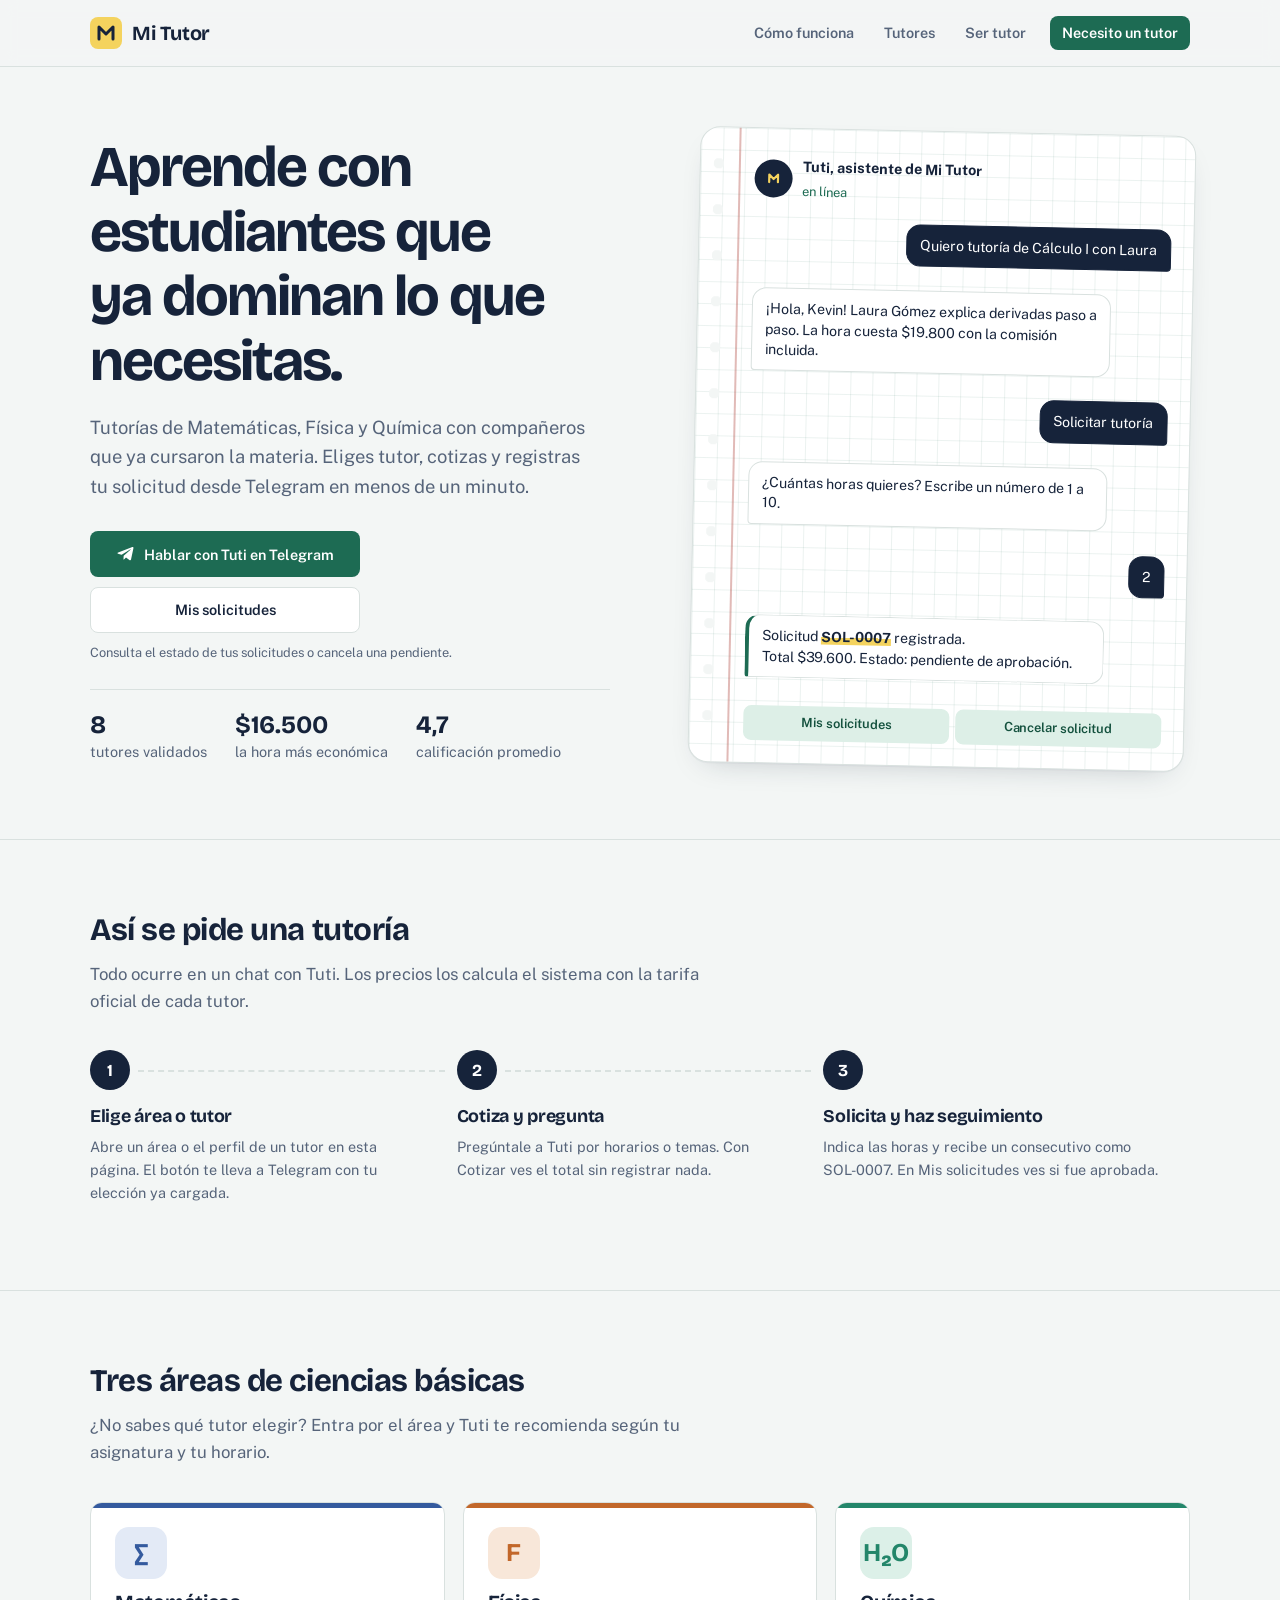
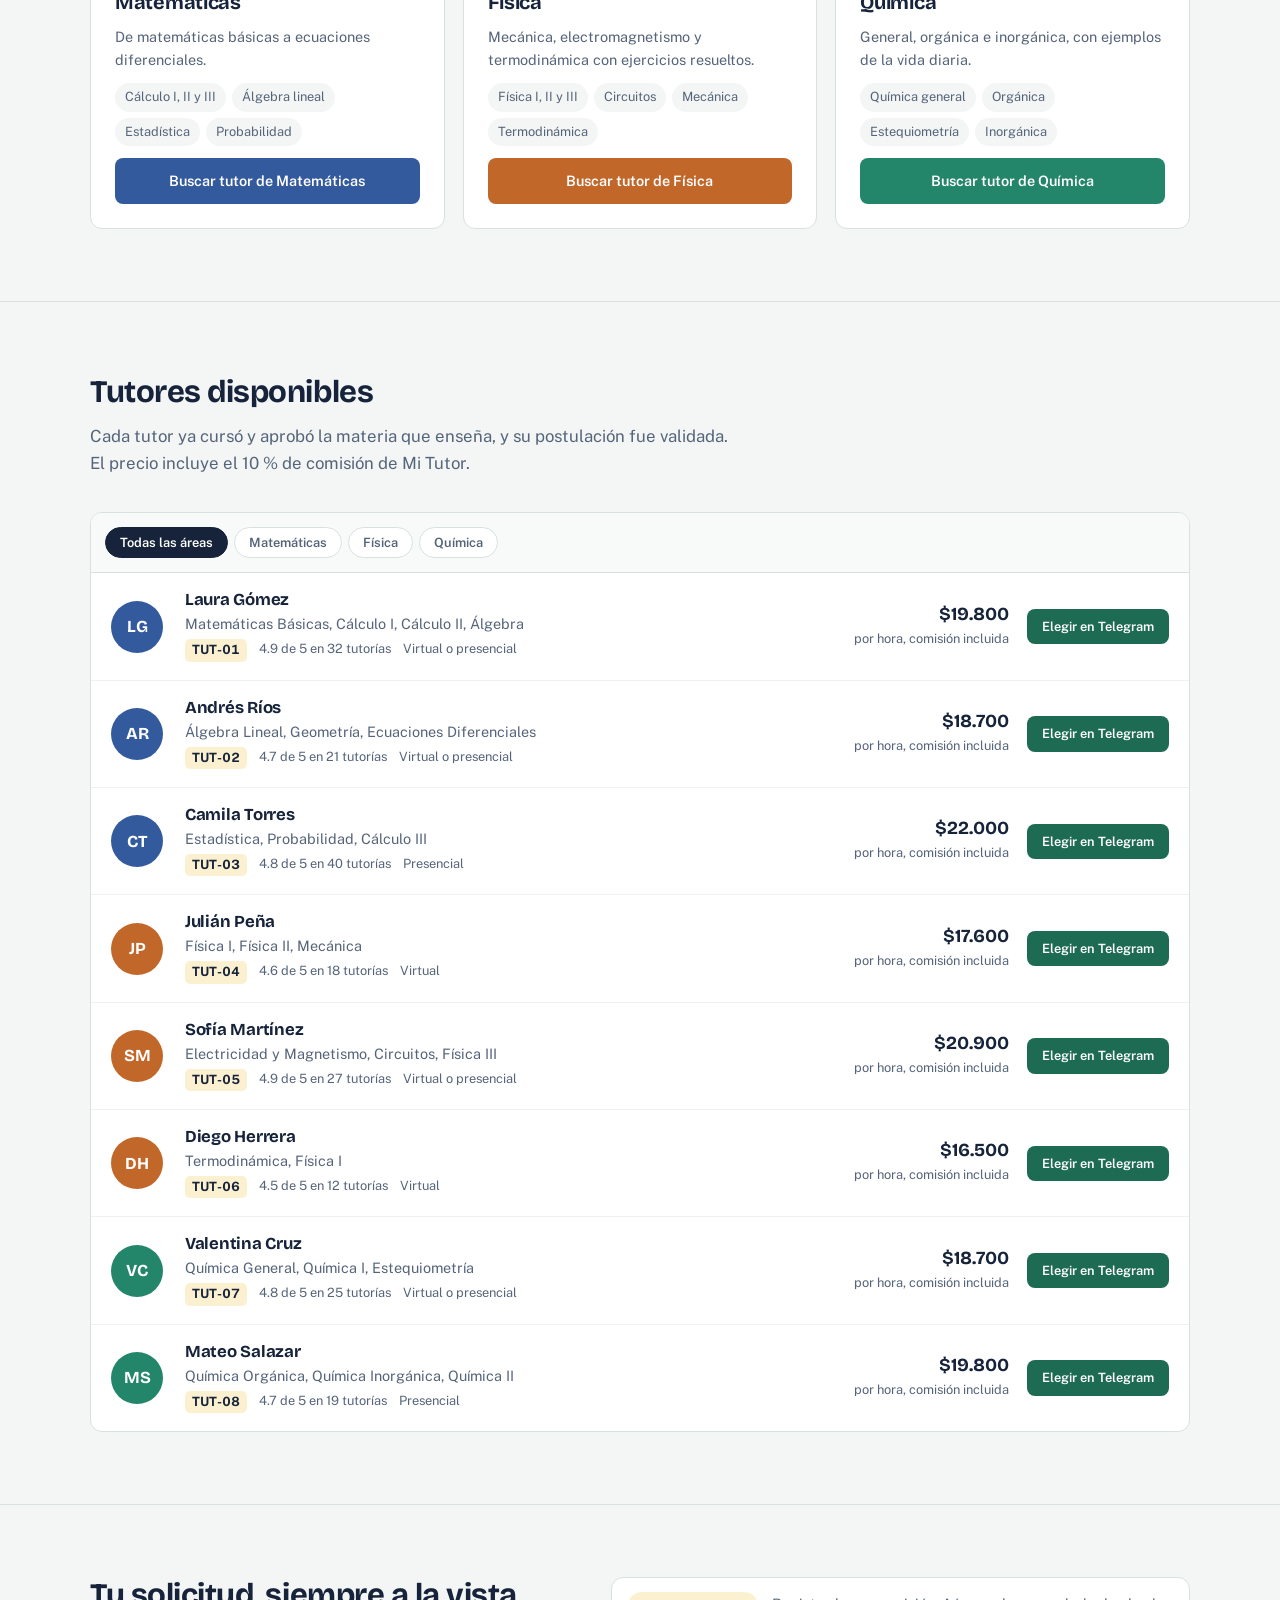
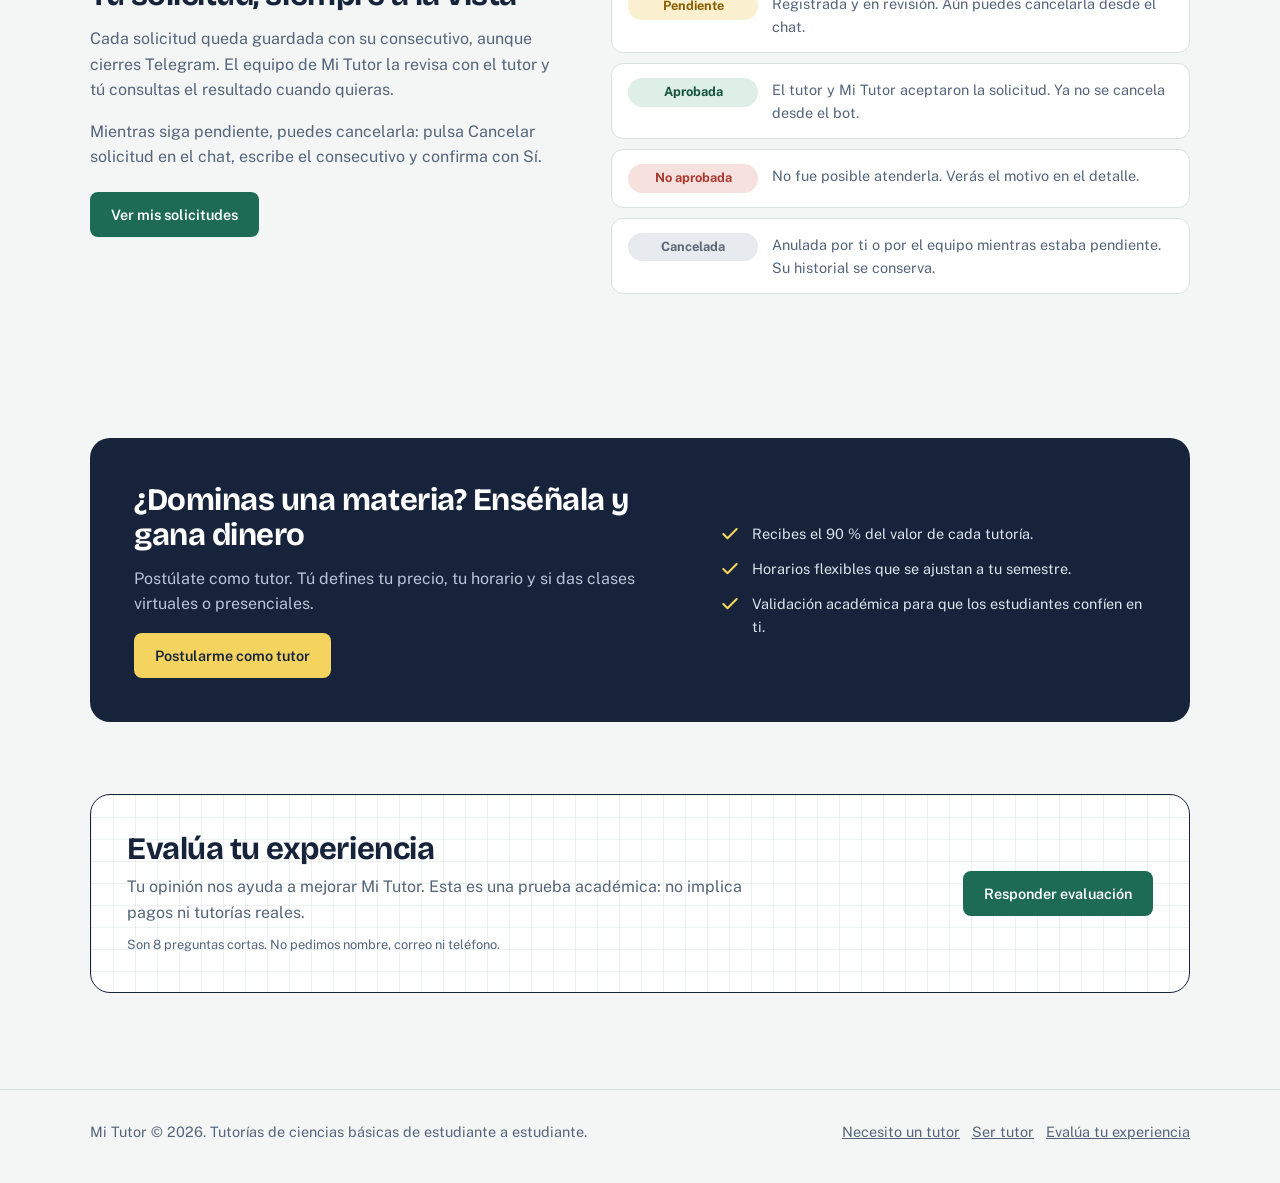
==== index.html @ 7a6172f9 "Mi Tutor: versión C3S2" ====
<!DOCTYPE html>
<html lang="es">
<head>
<meta charset="UTF-8" />
<meta name="viewport" content="width=device-width, initial-scale=1.0" />
<title>Mi Tutor — Tutorías de estudiante a estudiante</title>
<meta name="description" content="Tutorías de Matemáticas, Física y Química con estudiantes que ya dominan la materia. Cotiza y solicita por Telegram." />
<link rel="icon" href="assets/img/favicon.svg" type="image/svg+xml" />
<link rel="preconnect" href="https://fonts.googleapis.com">
<link rel="preconnect" href="https://fonts.gstatic.com" crossorigin>
<link href="https://fonts.googleapis.com/css2?family=Bricolage+Grotesque:opsz,wght@12..96,600;12..96,700;12..96,800&family=Public+Sans:wght@400;500;600;700&display=swap" rel="stylesheet">
<link rel="stylesheet" href="css/styles.css" />
</head>
<body>

<header class="encabezado">
  <div class="contenedor">
    <a href="index.html" class="logo" aria-label="Mi Tutor, inicio">
      <svg viewBox="0 0 32 32" aria-hidden="true"><rect width="32" height="32" rx="8" fill="#F4D35E"/><path d="M9 22V10l7 7 7-7v12" fill="none" stroke="#16233A" stroke-width="3" stroke-linecap="round" stroke-linejoin="round"/></svg>
      Mi Tutor
    </a>
    <nav class="navegacion" aria-label="Principal">
      <a href="#como-funciona">Cómo funciona</a>
      <a href="#tutores">Tutores</a>
      <a href="tutor.html">Ser tutor</a>
      <a class="boton boton-sm" href="estudiante.html">Necesito un tutor</a>
    </nav>
  </div>
</header>

<main>
  <!-- HERO: la conversación real con Tuti -->
  <section class="hero">
    <div class="contenedor hero-rejilla">
      <div>
        <h1>Aprende con estudiantes que ya dominan lo que necesitas.</h1>
        <p class="entrada">Tutorías de Matemáticas, Física y Química con compañeros que ya cursaron la materia. Eliges tutor, cotizas y registras tu solicitud desde Telegram en menos de un minuto.</p>

        <div class="hero-acciones">
          <!-- Botón general del asistente: /start inicio -->
          <a class="boton" data-telegram="inicio" href="https://t.me/MiTutorKevin_bot_bot?start=inicio">
            <svg viewBox="0 0 24 24" fill="currentColor" aria-hidden="true"><path d="M21.9 4.3 18.7 19.4c-.2 1-.9 1.3-1.8.8l-4.9-3.6-2.4 2.3c-.3.3-.5.5-1 .5l.3-5 9.1-8.2c.4-.4-.1-.6-.6-.2L6.2 13 1.4 11.5c-1-.3-1-1 .2-1.5l18.9-7.3c.9-.3 1.6.2 1.4 1.6Z"/></svg>
            Hablar con Tuti en Telegram
          </a>
          <!-- NUEVO SEMANA 03: Mis solicitudes debajo del asistente (/start mis_pedidos) -->
          <a class="boton boton-suave" data-telegram="mis_pedidos" href="https://t.me/MiTutorKevin_bot_bot?start=mis_pedidos">Mis solicitudes</a>
          <small>Consulta el estado de tus solicitudes o cancela una pendiente.</small>
        </div>

        <div class="hero-datos">
          <div><strong>8</strong>tutores validados</div>
          <div><strong>$16.500</strong>la hora más económica</div>
          <div><strong>4,7</strong>calificación promedio</div>
        </div>
      </div>

      <div class="cuaderno cuadriculado" aria-label="Ejemplo de conversación con Tuti en Telegram">
        <div class="cuaderno-cabecera">
          <div class="avatar-bot"><svg width="20" height="20" viewBox="0 0 32 32" aria-hidden="true"><path d="M9 22V10l7 7 7-7v12" fill="none" stroke="#F4D35E" stroke-width="3.5" stroke-linecap="round" stroke-linejoin="round"/></svg></div>
          <div><strong>Tuti, asistente de Mi Tutor</strong><span>en línea</span></div>
        </div>
        <div class="chat">
          <p class="burbuja estudiante">Quiero tutoría de Cálculo I con Laura</p>
          <p class="burbuja bot">¡Hola, Kevin! Laura Gómez explica derivadas paso a paso. La hora cuesta $19.800 con la comisión incluida.</p>
          <p class="burbuja estudiante">Solicitar tutoría</p>
          <p class="burbuja bot">¿Cuántas horas quieres? Escribe un número de 1 a 10.</p>
          <p class="burbuja estudiante">2</p>
          <p class="burbuja bot recibo">Solicitud <span class="marcado">SOL-0007</span> registrada.<br>Total $39.600. Estado: pendiente de aprobación.</p>
        </div>
        <div class="teclado-falso" aria-hidden="true"><span>Mis solicitudes</span><span>Cancelar solicitud</span></div>
      </div>
    </div>
  </section>

  <!-- CÓMO FUNCIONA: secuencia real del recorrido -->
  <section class="seccion-pagina borde" id="como-funciona">
    <div class="contenedor">
      <div class="cabeza-seccion">
        <h2>Así se pide una tutoría</h2>
        <p>Todo ocurre en un chat con Tuti. Los precios los calcula el sistema con la tarifa oficial de cada tutor.</p>
      </div>
      <ol class="pasos">
        <li><h3>Elige área o tutor</h3><p>Abre un área o el perfil de un tutor en esta página. El botón te lleva a Telegram con tu elección ya cargada.</p></li>
        <li><h3>Cotiza y pregunta</h3><p>Pregúntale a Tuti por horarios o temas. Con Cotizar ves el total sin registrar nada.</p></li>
        <li><h3>Solicita y haz seguimiento</h3><p>Indica las horas y recibe un consecutivo como SOL-0007. En Mis solicitudes ves si fue aprobada.</p></li>
      </ol>
    </div>
  </section>

  <!-- ÁREAS -->
  <section class="seccion-pagina borde" id="areas">
    <div class="contenedor">
      <div class="cabeza-seccion">
        <h2>Tres áreas de ciencias básicas</h2>
        <p>¿No sabes qué tutor elegir? Entra por el área y Tuti te recomienda según tu asignatura y tu horario.</p>
      </div>
      <div class="areas">
        <article class="area">
          <div class="area-simbolo" aria-hidden="true">∑</div>
          <h3>Matemáticas</h3>
          <p>De matemáticas básicas a ecuaciones diferenciales.</p>
          <ul><li>Cálculo I, II y III</li><li>Álgebra lineal</li><li>Estadística</li><li>Probabilidad</li></ul>
          <a class="boton" data-telegram="TUT-MAT" href="https://t.me/MiTutorKevin_bot_bot?start=TUT-MAT">Buscar tutor de Matemáticas</a>
        </article>
        <article class="area fisica">
          <div class="area-simbolo" aria-hidden="true">F</div>
          <h3>Física</h3>
          <p>Mecánica, electromagnetismo y termodinámica con ejercicios resueltos.</p>
          <ul><li>Física I, II y III</li><li>Circuitos</li><li>Mecánica</li><li>Termodinámica</li></ul>
          <a class="boton" data-telegram="TUT-FIS" href="https://t.me/MiTutorKevin_bot_bot?start=TUT-FIS">Buscar tutor de Física</a>
        </article>
        <article class="area quimica">
          <div class="area-simbolo" aria-hidden="true">H₂O</div>
          <h3>Química</h3>
          <p>General, orgánica e inorgánica, con ejemplos de la vida diaria.</p>
          <ul><li>Química general</li><li>Orgánica</li><li>Estequiometría</li><li>Inorgánica</li></ul>
          <a class="boton" data-telegram="TUT-QUI" href="https://t.me/MiTutorKevin_bot_bot?start=TUT-QUI">Buscar tutor de Química</a>
        </article>
      </div>
    </div>
  </section>

  <!-- CATÁLOGO DE TUTORES (códigos TUT-XX iguales a tutores.py) -->
  <section class="seccion-pagina borde" id="tutores">
    <div class="contenedor">
      <div class="cabeza-seccion">
        <h2>Tutores disponibles</h2>
        <p>Cada tutor ya cursó y aprobó la materia que enseña, y su postulación fue validada. El precio incluye el 10 % de comisión de Mi Tutor.</p>
      </div>
      <div class="directorio">
        <div class="filtro-areas" role="group" aria-label="Filtrar por área">
          <button type="button" data-filtro="todas" aria-pressed="true">Todas las áreas</button>
          <button type="button" data-filtro="matematicas" aria-pressed="false">Matemáticas</button>
          <button type="button" data-filtro="fisica" aria-pressed="false">Física</button>
          <button type="button" data-filtro="quimica" aria-pressed="false">Química</button>
        </div>
        <div id="lista-directorio"></div>
      </div>
    </div>
  </section>

  <!-- SEGUIMIENTO: estados del proceso (Guía 04) -->
  <section class="seccion-pagina borde" id="seguimiento">
    <div class="contenedor seguimiento">
      <div>
        <h2>Tu solicitud, siempre a la vista</h2>
        <p>Cada solicitud queda guardada con su consecutivo, aunque cierres Telegram. El equipo de Mi Tutor la revisa con el tutor y tú consultas el resultado cuando quieras.</p>
        <p>Mientras siga pendiente, puedes cancelarla: pulsa Cancelar solicitud en el chat, escribe el consecutivo y confirma con Sí.</p>
        <div class="acciones-seguimiento">
          <a class="boton" data-telegram="mis_pedidos" href="https://t.me/MiTutorKevin_bot_bot?start=mis_pedidos">Ver mis solicitudes</a>
        </div>
      </div>
      <ul class="estados">
        <li><span class="pastilla pendiente">Pendiente</span>Registrada y en revisión. Aún puedes cancelarla desde el chat.</li>
        <li><span class="pastilla aprobado">Aprobada</span>El tutor y Mi Tutor aceptaron la solicitud. Ya no se cancela desde el bot.</li>
        <li><span class="pastilla no-aprobado">No aprobada</span>No fue posible atenderla. Verás el motivo en el detalle.</li>
        <li><span class="pastilla cancelado">Cancelada</span>Anulada por ti o por el equipo mientras estaba pendiente. Su historial se conserva.</li>
      </ul>
    </div>
  </section>

  <!-- SER TUTOR -->
  <section class="seccion-pagina">
    <div class="contenedor">
      <div class="banda-tutor">
        <div>
          <h2>¿Dominas una materia? Enséñala y gana dinero</h2>
          <p>Postúlate como tutor. Tú defines tu precio, tu horario y si das clases virtuales o presenciales.</p>
          <a class="boton boton-claro" href="tutor.html">Postularme como tutor</a>
        </div>
        <ul>
          <li><svg viewBox="0 0 24 24" fill="none" stroke="#F4D35E" stroke-width="2.5" stroke-linecap="round" stroke-linejoin="round" aria-hidden="true"><path d="M20 6 9 17l-5-5"/></svg>Recibes el 90 % del valor de cada tutoría.</li>
          <li><svg viewBox="0 0 24 24" fill="none" stroke="#F4D35E" stroke-width="2.5" stroke-linecap="round" stroke-linejoin="round" aria-hidden="true"><path d="M20 6 9 17l-5-5"/></svg>Horarios flexibles que se ajustan a tu semestre.</li>
          <li><svg viewBox="0 0 24 24" fill="none" stroke="#F4D35E" stroke-width="2.5" stroke-linecap="round" stroke-linejoin="round" aria-hidden="true"><path d="M20 6 9 17l-5-5"/></svg>Validación académica para que los estudiantes confíen en ti.</li>
        </ul>
      </div>
    </div>
  </section>

  <!-- NUEVO CORTE 03: evaluación del usuario -->
  <section class="seccion-pagina" style="padding-top:0">
    <div class="contenedor">
      <section id="evaluanos" class="evaluacion-mvp cuadriculado" aria-labelledby="titulo-evaluacion">
        <div>
          <h2 id="titulo-evaluacion">Evalúa tu experiencia</h2>
          <p>Tu opinión nos ayuda a mejorar Mi Tutor. Esta es una prueba académica: no implica pagos ni tutorías reales.</p>
          <p class="nota">Son 8 preguntas cortas. No pedimos nombre, correo ni teléfono.</p>
        </div>
        <!-- ADAPTAR A SU MVP: sustituya https://docs.google.com/forms/d/e/1FAIpQLSffaPs3clTbqdqUvY3jMdMLyRy0T6xYu6D17mGsudJDkME16Q/viewform por el enlace real de Google Forms -->
        <a class="boton" href="https://docs.google.com/forms/d/e/1FAIpQLSffaPs3clTbqdqUvY3jMdMLyRy0T6xYu6D17mGsudJDkME16Q/viewform" target="_blank" rel="noopener noreferrer">Responder evaluación</a>
      </section>
    </div>
  </section>
</main>

<footer class="pie">
  <div class="contenedor">
    <span>Mi Tutor © <span data-anio></span>. Tutorías de ciencias básicas de estudiante a estudiante.</span>
    <span><a href="estudiante.html">Necesito un tutor</a> &nbsp; <a href="tutor.html">Ser tutor</a> &nbsp; <a href="#evaluanos">Evalúa tu experiencia</a></span>
  </div>
</footer>

<script src="js/app.js"></script>
<script>
  /* Directorio de tutores con filtro por área */
  (function () {
    const lista = document.getElementById("lista-directorio");
    MT_TUTORES.forEach((t) => lista.appendChild(mtFilaTutor(t)));
    document.querySelectorAll("[data-filtro]").forEach((boton) => {
      boton.addEventListener("click", () => {
        const filtro = boton.dataset.filtro;
        document.querySelectorAll("[data-filtro]").forEach((b) => b.setAttribute("aria-pressed", String(b === boton)));
        lista.querySelectorAll(".fila-tutor").forEach((fila) => {
          fila.hidden = filtro !== "todas" && fila.dataset.area !== filtro;
        });
      });
    });
  })();
</script>
</body>
</html>
---- css/styles.css ----
/* =========================================================
   Mi Tutor — sistema visual v2 (Corte 03)
   Idea: el cuaderno cuadriculado del estudiante de ciencias.
   Papel frío con cuadrícula, tinta azul noche, verde pizarra
   y un resaltador amarillo que marca solo lo importante.
   Tipografía: Bricolage Grotesque (títulos) + Public Sans (texto).
   ========================================================= */
:root{
  --papel:#F3F6F5;
  --hoja:#FFFFFF;
  --tinta:#16233A;
  --tinta-suave:#56647A;
  --linea:#D9E1DF;
  --cuadricula:rgba(29,107,83,.085);

  --pizarra:#1D6B53;
  --pizarra-osc:#14513E;
  --pizarra-tinte:#DDEFE7;
  --resaltador:#F4D35E;
  --resaltador-tinte:#FBF0CF;

  --math:#345A9E;   --math-tinte:#E3EAF6;
  --physics:#C2672A; --physics-tinte:#F8E7D9;
  --chem:#23866A;   --chem-tinte:#DCF0E8;
  --alerta:#A83A32; --alerta-tinte:#F7E1DE;
  --gris:#5B6676;   --gris-tinte:#E7EAEE;

  --r-sm:8px; --r-md:12px; --r-lg:20px;
  --sombra:0 1px 0 rgba(22,35,58,.04), 0 12px 32px -18px rgba(22,35,58,.28);

  --f-titulo:"Bricolage Grotesque", "Public Sans", system-ui, sans-serif;
  --f-texto:"Public Sans", system-ui, -apple-system, "Segoe UI", sans-serif;

  /* Escala tipográfica (razón 1.25) */
  --t-xs:.8rem; --t-sm:.9rem; --t-md:1rem; --t-lg:1.25rem;
  --t-xl:1.563rem; --t-2xl:1.953rem; --t-3xl:clamp(2.2rem, 5vw, 3.6rem);
}

*{ box-sizing:border-box; }
html{ scroll-behavior:smooth; }
body{
  margin:0; font-family:var(--f-texto); font-size:var(--t-md); line-height:1.6;
  color:var(--tinta); background:var(--papel); -webkit-font-smoothing:antialiased;
}
img,svg{ display:block; max-width:100%; }
h1,h2,h3,h4{ font-family:var(--f-titulo); line-height:1.12; margin:0 0 .45em; letter-spacing:-.015em; font-weight:700; }
h2{ font-size:var(--t-2xl); }
h3{ font-size:var(--t-lg); }
p{ margin:0 0 1em; color:var(--tinta-suave); max-width:64ch; }
a{ color:var(--pizarra); }
button{ font-family:inherit; }
:focus-visible{ outline:3px solid var(--resaltador); outline-offset:2px; border-radius:4px; }
@media (prefers-reduced-motion: reduce){
  *,*::before,*::after{ animation:none !important; transition:none !important; scroll-behavior:auto !important; }
}
.contenedor{ max-width:1140px; margin:0 auto; padding:0 20px; }
.visualmente-oculto{ position:absolute; width:1px; height:1px; overflow:hidden; clip:rect(0 0 0 0); white-space:nowrap; }
.cuadriculado{
  background-color:var(--hoja);
  background-image:
    linear-gradient(var(--cuadricula) 1px, transparent 1px),
    linear-gradient(90deg, var(--cuadricula) 1px, transparent 1px);
  background-size:22px 22px;
}

/* ---------- Encabezado ---------- */
.encabezado{
  position:sticky; top:0; z-index:50;
  background:rgba(243,246,245,.9); backdrop-filter:blur(8px);
  border-bottom:1px solid var(--linea);
}
.encabezado .contenedor{ display:flex; align-items:center; justify-content:space-between; gap:16px; height:66px; }
.logo{ display:flex; align-items:center; gap:10px; text-decoration:none; color:var(--tinta);
  font-family:var(--f-titulo); font-weight:700; font-size:1.25rem; letter-spacing:-.02em; }
.logo svg{ width:32px; height:32px; }
.navegacion{ display:flex; align-items:center; gap:6px; }
.navegacion a, .navegacion button{
  text-decoration:none; color:var(--tinta-suave); font-weight:600; font-size:var(--t-sm);
  padding:8px 12px; border-radius:var(--r-sm); background:none; border:0; cursor:pointer;
}
.navegacion a:hover, .navegacion button:hover{ color:var(--tinta); background:rgba(22,35,58,.05); }
.navegacion a[aria-current="page"]{ color:var(--tinta); }
.navegacion .boton{ color:#fff; background:var(--pizarra); margin-left:6px; }
.navegacion .boton:hover{ color:#fff; background:var(--pizarra-osc); }

/* ---------- Botones ---------- */
.boton{
  display:inline-flex; align-items:center; justify-content:center; gap:9px;
  font:600 var(--t-sm)/1.2 var(--f-texto); padding:13px 20px; border-radius:var(--r-sm);
  border:1.5px solid transparent; cursor:pointer; text-decoration:none;
  background:var(--pizarra); color:#fff; transition:background .15s ease, border-color .15s ease;
}
.boton:hover{ background:var(--pizarra-osc); }
.boton:active{ transform:translateY(1px); }
.boton svg{ width:18px; height:18px; flex:none; }
.boton-secundario{ background:transparent; color:var(--tinta); border-color:var(--tinta); }
.boton-secundario:hover{ background:var(--tinta); color:#fff; }
.boton-suave{ background:var(--hoja); color:var(--tinta); border-color:var(--linea); }
.boton-suave:hover{ background:var(--hoja); border-color:var(--tinta); }
.boton-claro{ background:var(--resaltador); color:var(--tinta); }
.boton-claro:hover{ background:#EBC53F; }
.boton-sm{ padding:9px 14px; font-size:var(--t-xs); }
.boton-bloque{ width:100%; }

/* ---------- Hero ---------- */
.hero{ padding:64px 0 72px; }
.hero-rejilla{ display:grid; grid-template-columns:1.05fr .95fr; gap:56px; align-items:center; }
.hero h1{ font-size:var(--t-3xl); letter-spacing:-.035em; max-width:13ch; margin-bottom:20px; }
.hero .entrada{ font-size:1.15rem; max-width:46ch; }
.hero-acciones{ display:flex; flex-direction:column; align-items:flex-start; gap:10px; margin:30px 0 26px; }
.hero-acciones .boton{ min-width:270px; }
.hero-acciones small{ color:var(--tinta-suave); font-size:var(--t-xs); }
.hero-datos{ display:flex; gap:28px; flex-wrap:wrap; padding-top:22px; border-top:1px solid var(--linea); max-width:520px; }
.hero-datos div{ font-size:var(--t-sm); color:var(--tinta-suave); }
.hero-datos strong{ display:block; font-family:var(--f-titulo); font-size:var(--t-xl); color:var(--tinta); line-height:1.1; }

/* Hoja de cuaderno con la conversación real del bot */
.cuaderno{
  position:relative; border-radius:var(--r-lg); border:1px solid var(--linea);
  box-shadow:var(--sombra); padding:26px 22px 22px 54px;
  transform:rotate(1.2deg);
}
.cuaderno::before{ /* margen rojo del cuaderno */
  content:""; position:absolute; top:0; bottom:0; left:38px; width:1.5px; background:rgba(168,58,50,.35);
}
.cuaderno::after{ /* perforaciones */
  content:""; position:absolute; left:12px; top:30px; bottom:30px; width:12px;
  background:radial-gradient(circle at 6px 6px, var(--papel) 5px, transparent 5.5px) 0 0/12px 46px repeat-y;
}
.cuaderno-cabecera{ display:flex; align-items:center; gap:10px; margin-bottom:18px; }
.cuaderno-cabecera .avatar-bot{ width:38px; height:38px; border-radius:50%; background:var(--tinta); display:grid; place-items:center; }
.cuaderno-cabecera strong{ display:block; font-size:var(--t-sm); }
.cuaderno-cabecera span{ font-size:var(--t-xs); color:var(--pizarra); }
.chat{ display:flex; flex-direction:column; gap:10px; }
.burbuja{
  max-width:86%; padding:10px 13px; border-radius:14px; font-size:.88rem; line-height:1.45;
  background:var(--hoja); border:1px solid var(--linea); color:var(--tinta);
  animation:aparecer .4s ease backwards;
}
.burbuja.estudiante{ align-self:flex-end; background:var(--tinta); color:#fff; border-color:var(--tinta); border-bottom-right-radius:4px; }
.burbuja.bot{ border-bottom-left-radius:4px; }
.burbuja code{ font-family:inherit; font-weight:700; }
.burbuja .marcado{ background:linear-gradient(transparent 55%, var(--resaltador) 55%); font-weight:700; }
.burbuja.recibo{ border-left:4px solid var(--pizarra); }
.burbuja:nth-child(1){ animation-delay:.15s; } .burbuja:nth-child(2){ animation-delay:.55s; }
.burbuja:nth-child(3){ animation-delay:.95s; } .burbuja:nth-child(4){ animation-delay:1.35s; }
.burbuja:nth-child(5){ animation-delay:1.75s; } .burbuja:nth-child(6){ animation-delay:2.15s; }
@keyframes aparecer{ from{ opacity:0; transform:translateY(6px); } to{ opacity:1; transform:none; } }
.teclado-falso{ display:grid; grid-template-columns:1fr 1fr; gap:6px; margin-top:14px; }
.teclado-falso span{ text-align:center; font-size:var(--t-xs); font-weight:600; padding:7px; border-radius:8px; background:var(--pizarra-tinte); color:var(--pizarra-osc); }

/* ---------- Secciones ---------- */
.seccion-pagina{ padding:72px 0; }
.seccion-pagina.borde{ border-top:1px solid var(--linea); }
.cabeza-seccion{ max-width:640px; margin-bottom:36px; }
.cabeza-seccion p{ font-size:1.05rem; }

/* Pasos: es una secuencia real, por eso va numerada */
.pasos{ list-style:none; margin:0; padding:0; display:grid; grid-template-columns:repeat(3,1fr); gap:0; counter-reset:paso; }
.pasos li{ counter-increment:paso; padding:0 28px 0 0; position:relative; }
.pasos li::before{
  content:counter(paso); display:grid; place-items:center; width:40px; height:40px; border-radius:50%;
  background:var(--tinta); color:#fff; font:700 1.05rem var(--f-titulo); margin-bottom:16px;
  position:relative; z-index:1;
}
.pasos li:not(:last-child)::after{
  content:""; position:absolute; top:20px; left:48px; right:12px; border-top:2px dashed var(--linea);
}
.pasos h3{ font-size:1.12rem; }
.pasos p{ font-size:var(--t-sm); }

/* Áreas */
.areas{ display:grid; grid-template-columns:repeat(3,1fr); gap:18px; }
.area{
  --c:var(--math); --ct:var(--math-tinte);
  background:var(--hoja); border:1px solid var(--linea); border-radius:var(--r-md);
  padding:24px; display:flex; flex-direction:column; gap:12px; position:relative; overflow:hidden;
}
.area::before{ content:""; position:absolute; inset:0 0 auto 0; height:5px; background:var(--c); }
.area.fisica{ --c:var(--physics); --ct:var(--physics-tinte); }
.area.quimica{ --c:var(--chem); --ct:var(--chem-tinte); }
.area-simbolo{ width:52px; height:52px; border-radius:14px; background:var(--ct); color:var(--c);
  display:grid; place-items:center; font:700 1.6rem var(--f-titulo); }
.area h3{ margin:0; }
.area p{ font-size:var(--t-sm); margin:0; }
.area ul{ list-style:none; padding:0; margin:0; display:flex; flex-wrap:wrap; gap:6px; }
.area li{ font-size:var(--t-xs); padding:4px 10px; border-radius:99px; background:var(--papel); color:var(--tinta-suave); }
.area .boton{ margin-top:auto; background:var(--c); }
.area .boton:hover{ filter:brightness(.9); background:var(--c); }

/* Directorio de tutores (catálogo con códigos TUT-XX) */
.directorio{ background:var(--hoja); border:1px solid var(--linea); border-radius:var(--r-md); overflow:hidden; }
.filtro-areas{ display:flex; gap:6px; padding:14px; border-bottom:1px solid var(--linea); flex-wrap:wrap; background:#F8FAF9; }
.filtro-areas button{
  border:1px solid var(--linea); background:var(--hoja); border-radius:99px; padding:7px 14px;
  font-weight:600; font-size:var(--t-xs); color:var(--tinta-suave); cursor:pointer;
}
.filtro-areas button[aria-pressed="true"]{ background:var(--tinta); border-color:var(--tinta); color:#fff; }
.fila-tutor{
  display:grid; grid-template-columns:56px minmax(0,1.6fr) minmax(0,1fr) auto; gap:18px; align-items:center;
  padding:18px 20px; border-bottom:1px solid #EDF1F0;
}
.fila-tutor:last-child{ border-bottom:0; }
.iniciales{ width:52px; height:52px; border-radius:50%; display:grid; place-items:center; color:#fff;
  font:700 1.05rem var(--f-titulo); }
.fila-tutor h3{ font-size:1.05rem; margin:0 0 2px; }
.fila-tutor .materias{ font-size:var(--t-sm); color:var(--tinta-suave); margin:0; }
.fila-tutor .meta{ font-size:var(--t-xs); color:var(--tinta-suave); display:flex; gap:12px; flex-wrap:wrap; margin-top:4px; }
.codigo{ font-weight:700; color:var(--tinta); background:var(--resaltador-tinte); padding:1px 7px; border-radius:5px; font-variant-numeric:tabular-nums; }
.precio{ text-align:right; }
.precio strong{ display:block; font:700 1.15rem var(--f-titulo); }
.precio span{ font-size:var(--t-xs); color:var(--tinta-suave); }

/* Seguimiento y estados */
.seguimiento{ display:grid; grid-template-columns:.9fr 1.1fr; gap:48px; align-items:start; }
.estados{ list-style:none; margin:0; padding:0; display:grid; gap:10px; }
.estados li{ display:grid; grid-template-columns:130px 1fr; gap:14px; align-items:start; background:var(--hoja);
  border:1px solid var(--linea); border-radius:var(--r-md); padding:14px 16px; font-size:var(--t-sm); color:var(--tinta-suave); }
.pastilla{ display:inline-block; padding:4px 11px; border-radius:99px; font-size:var(--t-xs); font-weight:700; text-align:center; }
.pastilla.pendiente{ background:var(--resaltador-tinte); color:#8A5F00; }
.pastilla.aprobado{ background:var(--pizarra-tinte); color:var(--pizarra-osc); }
.pastilla.no-aprobado{ background:var(--alerta-tinte); color:var(--alerta); }
.pastilla.cancelado{ background:var(--gris-tinte); color:var(--gris); }
.acciones-seguimiento{ display:flex; gap:10px; flex-wrap:wrap; margin-top:22px; }

/* Banda para tutores */
.banda-tutor{ background:var(--tinta); color:#fff; border-radius:var(--r-lg); padding:44px; display:grid; grid-template-columns:1.3fr 1fr; gap:32px; align-items:center; }
.banda-tutor h2{ color:#fff; }
.banda-tutor p{ color:#B9C6D8; }
.banda-tutor ul{ list-style:none; margin:0; padding:0; display:grid; gap:12px; }
.banda-tutor li{ display:flex; gap:12px; align-items:flex-start; color:#DCE4EF; font-size:var(--t-sm); }
.banda-tutor li svg{ flex:none; width:20px; height:20px; margin-top:2px; }

/* NUEVO CORTE 03 · sección de validación «Evalúa tu experiencia» */
.evaluacion-mvp{
  border:1.5px solid var(--tinta); border-radius:var(--r-lg); padding:36px;
  display:grid; grid-template-columns:1fr auto; gap:28px; align-items:center;
}
.evaluacion-mvp h2{ margin-bottom:8px; }
.evaluacion-mvp p{ margin:0; }
.evaluacion-mvp .nota{ font-size:var(--t-xs); margin-top:10px; }
.evaluacion-mvp a{ white-space:nowrap; }

/* ---------- Pie ---------- */
.pie{ border-top:1px solid var(--linea); padding:30px 0 40px; margin-top:24px; font-size:var(--t-sm); color:var(--tinta-suave); }
.pie .contenedor{ display:flex; justify-content:space-between; gap:16px; flex-wrap:wrap; }
.pie a{ color:var(--tinta-suave); }
.pie button{ background:none; border:0; color:var(--tinta-suave); text-decoration:underline; cursor:pointer; font:inherit; padding:0; }

/* =========================================================
   Flujo del estudiante (estudiante.html)
   ========================================================= */
.flujo-cabecera{ background:var(--hoja); border-bottom:1px solid var(--linea); }
.flujo-cabecera .contenedor{ display:flex; align-items:center; justify-content:space-between; gap:16px; padding-top:16px; padding-bottom:16px; flex-wrap:wrap; }
.progreso{ list-style:none; display:flex; gap:4px; margin:0; padding:0; counter-reset:etapa; flex-wrap:wrap; }
.progreso li{ counter-increment:etapa; display:flex; align-items:center; gap:8px; font-size:var(--t-xs); font-weight:600; color:var(--tinta-suave); padding:6px 10px 6px 6px; border-radius:99px; }
.progreso li::before{ content:counter(etapa); display:grid; place-items:center; width:22px; height:22px; border-radius:50%; border:1.5px solid var(--linea); font-size:.72rem; background:var(--hoja); }
.progreso li.hecha{ color:var(--tinta); }
.progreso li.hecha::before{ content:"✓"; background:var(--pizarra); border-color:var(--pizarra); color:#fff; }
.progreso li.actual{ background:var(--tinta); color:#fff; }
.progreso li.actual::before{ border-color:#fff; color:var(--tinta); background:#fff; }
.boton-atras{ background:none; border:0; color:var(--tinta-suave); font-weight:600; font-size:var(--t-sm); cursor:pointer; padding:6px 0; }
.boton-atras:hover{ color:var(--tinta); }

.flujo{ padding:44px 0 80px; min-height:62vh; }
.etapa{ display:none; }
.etapa.activa{ display:block; }
.etapa > h1{ font-size:var(--t-2xl); margin-bottom:8px; }
.etapa > .intro{ margin-bottom:28px; font-size:1.05rem; }

.opciones{ display:grid; gap:14px; grid-template-columns:repeat(3,1fr); }
.opciones.cuatro{ grid-template-columns:repeat(4,1fr); }
.opcion{
  --c:var(--pizarra); --ct:var(--pizarra-tinte);
  text-align:left; background:var(--hoja); border:1.5px solid var(--linea); border-radius:var(--r-md);
  padding:20px; cursor:pointer; display:flex; flex-direction:column; gap:8px; color:var(--tinta);
  transition:border-color .15s ease;
}
.opcion:hover{ border-color:var(--c); }
.opcion .area-simbolo{ background:var(--ct); color:var(--c); width:44px; height:44px; font-size:1.3rem; border-radius:12px; }
.opcion strong{ font:700 1.08rem var(--f-titulo); }
.opcion span{ font-size:var(--t-sm); color:var(--tinta-suave); }
.opcion.matematicas{ --c:var(--math); --ct:var(--math-tinte); }
.opcion.fisica{ --c:var(--physics); --ct:var(--physics-tinte); }
.opcion.quimica{ --c:var(--chem); --ct:var(--chem-tinte); }

.chips{ display:flex; flex-wrap:wrap; gap:10px; }
.chip{ border:1.5px solid var(--linea); background:var(--hoja); border-radius:99px; padding:10px 16px;
  font-size:var(--t-sm); font-weight:600; color:var(--tinta); cursor:pointer; }
.chip:hover{ border-color:var(--tinta); }

.campo{ display:flex; flex-direction:column; gap:6px; margin-bottom:16px; }
.campo label{ font-size:var(--t-sm); font-weight:600; }
.campo .ayuda{ font-size:var(--t-xs); color:var(--tinta-suave); }
input,select,textarea{
  font:inherit; font-size:.95rem; color:var(--tinta); padding:11px 12px; border:1.5px solid var(--linea);
  border-radius:var(--r-sm); background:var(--hoja); width:100%;
}
input:focus,select:focus,textarea:focus{ border-color:var(--pizarra); outline:none; box-shadow:0 0 0 3px var(--pizarra-tinte); }
textarea{ min-height:96px; resize:vertical; }
.en-linea{ display:flex; gap:10px; max-width:520px; }

/* Perfil + cotizador */
.perfil{ display:grid; grid-template-columns:minmax(0,1.35fr) minmax(300px,.9fr); gap:32px; align-items:start; }
.perfil-cabeza{ display:flex; gap:18px; align-items:center; margin-bottom:18px; }
.perfil-cabeza .iniciales{ width:76px; height:76px; font-size:1.5rem; }
.perfil-cabeza h1{ font-size:var(--t-2xl); margin:0 0 4px; }
.perfil-cabeza p{ margin:0; font-size:var(--t-sm); }
.cita{ font-size:1.1rem; color:var(--tinta); border-left:4px solid var(--resaltador); padding-left:16px; margin:0 0 24px; max-width:60ch; }
.datos{ display:grid; grid-template-columns:1fr 1fr; gap:0; border:1px solid var(--linea); border-radius:var(--r-md); background:var(--hoja); overflow:hidden; margin:0; }
.datos div{ padding:14px 16px; border-bottom:1px solid #EDF1F0; }
.datos div:nth-child(odd){ border-right:1px solid #EDF1F0; }
.datos dt{ font-size:var(--t-xs); color:var(--tinta-suave); margin-bottom:2px; }
.datos dd{ margin:0; font-weight:600; font-size:var(--t-sm); }

.cotizador{ position:sticky; top:90px; border:1px solid var(--linea); border-radius:var(--r-lg); padding:22px; box-shadow:var(--sombra); }
.cotizador h2{ font-size:var(--t-lg); margin-bottom:4px; }
.cotizador > p{ font-size:var(--t-sm); }
.horas{ display:grid; grid-template-columns:repeat(4,1fr); gap:6px; margin:6px 0 16px; }
.horas button{ border:1.5px solid var(--linea); background:var(--hoja); border-radius:var(--r-sm); padding:10px 0; font-weight:700; cursor:pointer; color:var(--tinta); }
.horas button[aria-pressed="true"]{ background:var(--tinta); color:#fff; border-color:var(--tinta); }
.desglose{ margin:0 0 16px; background:var(--hoja); border:1px solid var(--linea); border-radius:var(--r-md); padding:6px 14px; }
.desglose div{ display:flex; justify-content:space-between; padding:8px 0; font-size:var(--t-sm); border-bottom:1px dashed var(--linea); }
.desglose div:last-child{ border-bottom:0; }
.desglose dt{ color:var(--tinta-suave); }
.desglose dd{ margin:0; font-weight:600; font-variant-numeric:tabular-nums; }
.desglose .total dd{ font:700 1.25rem var(--f-titulo); color:var(--pizarra-osc); }
.cotizador .nota{ font-size:var(--t-xs); margin:10px 0 0; }

.lista-tutores{ display:grid; gap:12px; }
.tarjeta-tutor{ display:grid; grid-template-columns:56px 1fr auto; gap:16px; align-items:center; background:var(--hoja);
  border:1px solid var(--linea); border-radius:var(--r-md); padding:16px 18px; }
.tarjeta-tutor h3{ font-size:1.05rem; margin:0; }
.tarjeta-tutor p{ font-size:var(--t-sm); margin:2px 0 0; }

.vacio{ border:1.5px dashed var(--linea); border-radius:var(--r-lg); padding:36px 24px; text-align:center; color:var(--tinta-suave); }
.vacio p{ margin:0 auto 14px; }
.tarjeta-info{ background:var(--hoja); border:1px solid var(--linea); border-radius:var(--r-lg); padding:28px; max-width:720px; }
.tarjeta-info ol{ padding-left:20px; color:var(--tinta-suave); }
.tarjeta-info li{ margin-bottom:8px; }

/* =========================================================
   Página del tutor (tutor.html)
   ========================================================= */
.beneficios{ display:grid; grid-template-columns:repeat(3,1fr); gap:0; margin:36px 0 0; border-top:1px solid var(--linea); }
.beneficios div{ padding:22px 24px 0 0; }
.beneficios h3{ font-size:1.05rem; margin-bottom:4px; }
.beneficios p{ font-size:var(--t-sm); }
.formulario{ max-width:720px; background:var(--hoja); border:1px solid var(--linea); border-radius:var(--r-lg); padding:28px; }
.rejilla-2{ display:grid; grid-template-columns:1fr 1fr; gap:0 16px; }
fieldset{ border:1.5px solid var(--linea); border-radius:var(--r-md); padding:14px 16px; margin:0 0 16px; }
legend{ font-size:var(--t-sm); font-weight:600; padding:0 6px; }
.grupo-materias{ margin-bottom:10px; }
.grupo-materias h4{ font:600 var(--t-xs) var(--f-texto); color:var(--tinta-suave); margin:6px 0; }
.casillas{ display:flex; flex-wrap:wrap; gap:8px; }
.casilla{ position:relative; }
.casilla input{ position:absolute; opacity:0; width:1px; height:1px; }
.casilla span{ display:inline-block; border:1.5px solid var(--linea); border-radius:99px; padding:7px 13px; font-size:var(--t-xs); font-weight:600; cursor:pointer; background:var(--hoja); }
.casilla input:checked + span{ background:var(--tinta); color:#fff; border-color:var(--tinta); }
.casilla input:focus-visible + span{ outline:3px solid var(--resaltador); outline-offset:2px; }
.error-campo{ color:var(--alerta); font-size:var(--t-xs); font-weight:600; min-height:1em; margin:4px 0 0; }

.linea-tiempo{ list-style:none; margin:28px 0; padding:0; max-width:480px; }
.linea-tiempo li{ display:grid; grid-template-columns:32px 1fr; gap:14px; padding-bottom:20px; position:relative; }
.linea-tiempo li:not(:last-child)::after{ content:""; position:absolute; left:15px; top:34px; bottom:2px; width:2px; background:var(--linea); }
.linea-tiempo .punto{ width:32px; height:32px; border-radius:50%; border:2px solid var(--linea); background:var(--hoja); display:grid; place-items:center; font-weight:700; font-size:var(--t-xs); color:var(--tinta-suave); }
.linea-tiempo li.hecho .punto{ background:var(--pizarra); border-color:var(--pizarra); color:#fff; }
.linea-tiempo li.hecho:not(:last-child)::after{ background:var(--pizarra); }
.linea-tiempo li.actual .punto{ border-color:var(--tinta); color:var(--tinta); }
.linea-tiempo h3{ font-size:1rem; margin:4px 0 2px; }
.linea-tiempo p{ font-size:var(--t-sm); margin:0; }
.linea-tiempo li:not(.hecho):not(.actual) h3{ color:var(--tinta-suave); }

.panel-rejilla{ display:grid; grid-template-columns:320px 1fr; gap:24px; align-items:start; }
.panel{ background:var(--hoja); border:1px solid var(--linea); border-radius:var(--r-lg); padding:22px; }
.panel h2{ font-size:var(--t-lg); }

/* ---------- Responsive ---------- */
@media (max-width: 960px){
  .hero-rejilla, .seguimiento, .banda-tutor, .perfil, .panel-rejilla{ grid-template-columns:1fr; }
  .cuaderno{ transform:none; max-width:520px; }
  .cotizador{ position:static; }
  .areas, .opciones{ grid-template-columns:1fr 1fr; }
  .opciones.cuatro{ grid-template-columns:1fr 1fr; }
  .fila-tutor{ grid-template-columns:52px 1fr auto; }
  .fila-tutor .precio{ grid-column:2; text-align:left; }
  .fila-tutor .boton{ grid-column:3; grid-row:1 / span 2; }
}
@media (max-width: 720px){
  .navegacion a:not(.boton){ display:none; }
  .pasos{ grid-template-columns:1fr; gap:22px; }
  .pasos li::after{ display:none; }
  .areas, .opciones, .opciones.cuatro, .beneficios, .rejilla-2, .datos{ grid-template-columns:1fr; }
  .datos div:nth-child(odd){ border-right:0; }
  .evaluacion-mvp{ grid-template-columns:1fr; padding:26px; }
  .banda-tutor{ padding:28px; }
  .estados li{ grid-template-columns:1fr; gap:6px; }
  .hero{ padding:40px 0 52px; }
  .hero-acciones .boton{ min-width:0; width:100%; }
  .fila-tutor{ grid-template-columns:44px 1fr; gap:12px; }
  .fila-tutor .iniciales{ width:44px; height:44px; }
  .fila-tutor .precio{ grid-column:2; }
  .fila-tutor .boton{ grid-column:1 / -1; grid-row:auto; }
  .tarjeta-tutor{ grid-template-columns:48px 1fr; }
  .tarjeta-tutor .boton{ grid-column:1 / -1; }
  .en-linea{ flex-direction:column; }
  .seccion-pagina{ padding:52px 0; }
}
[tabindex="-1"]:focus{ outline:none; }
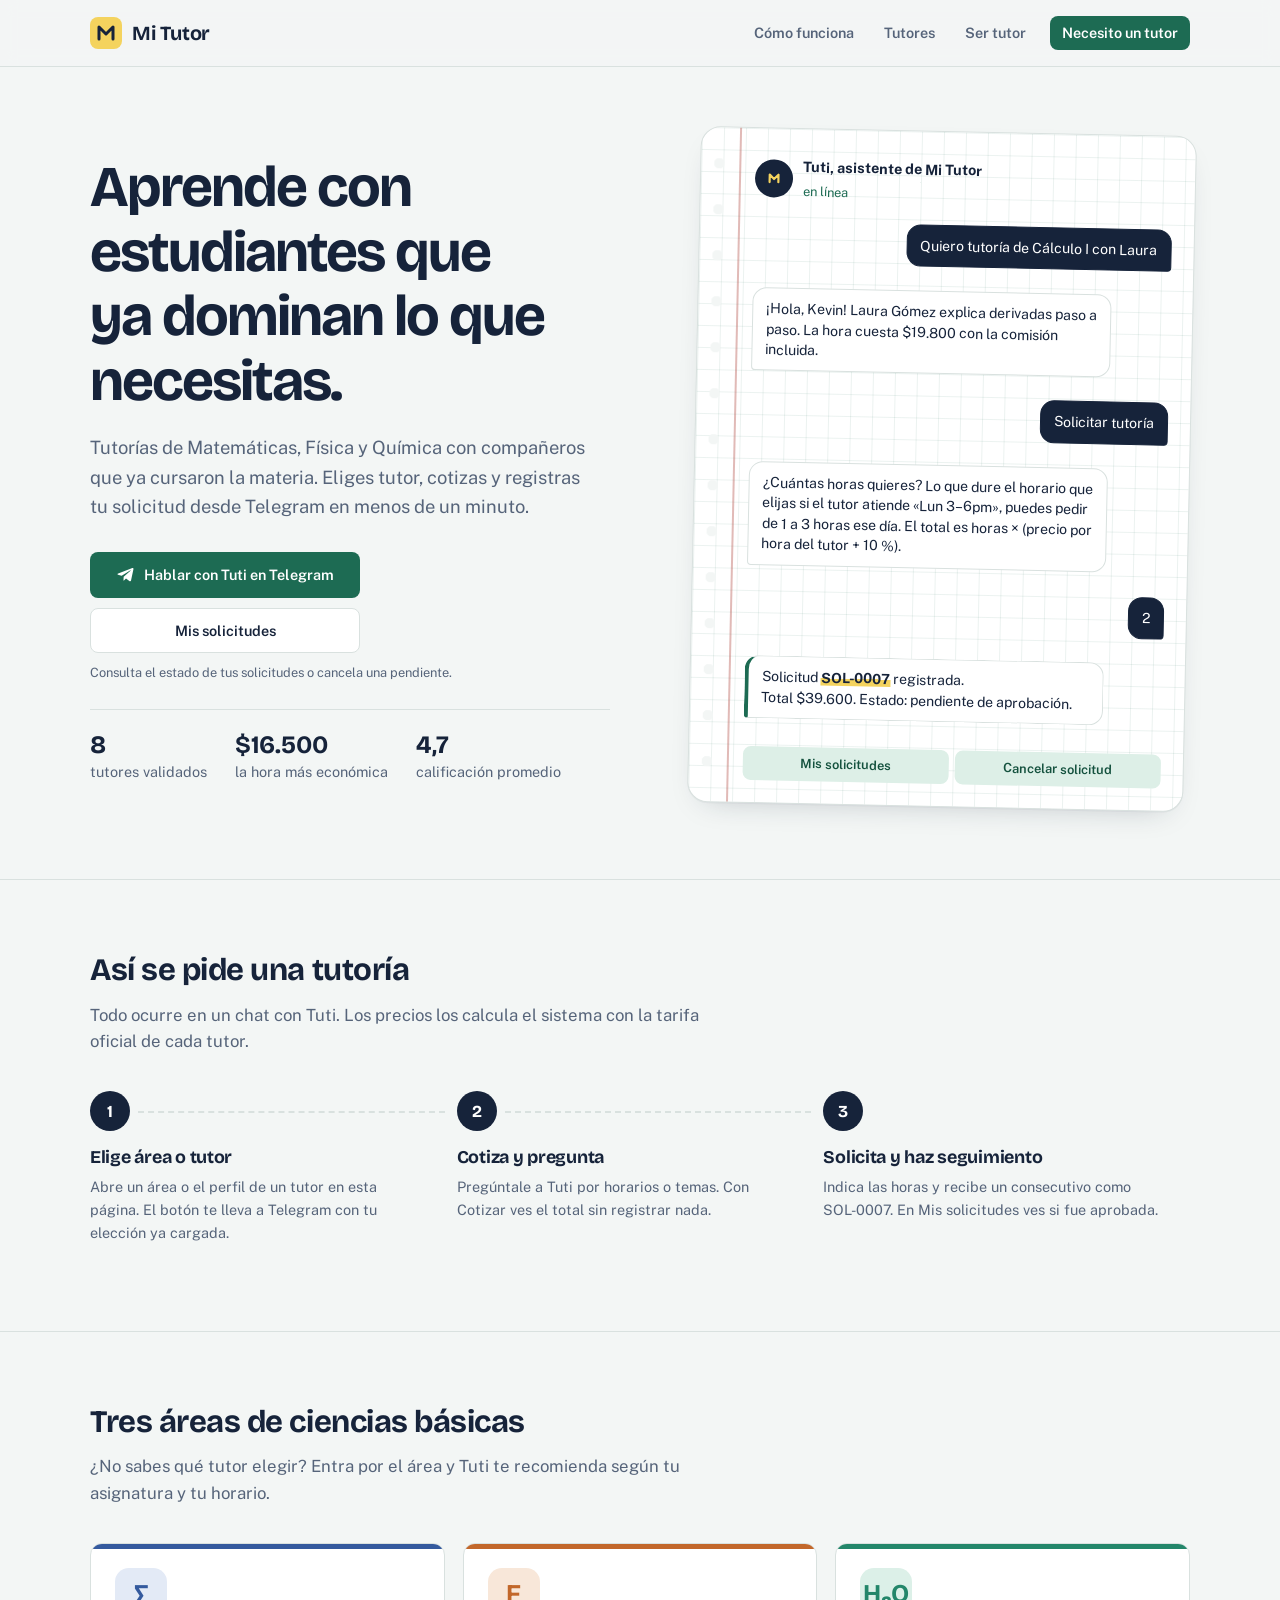
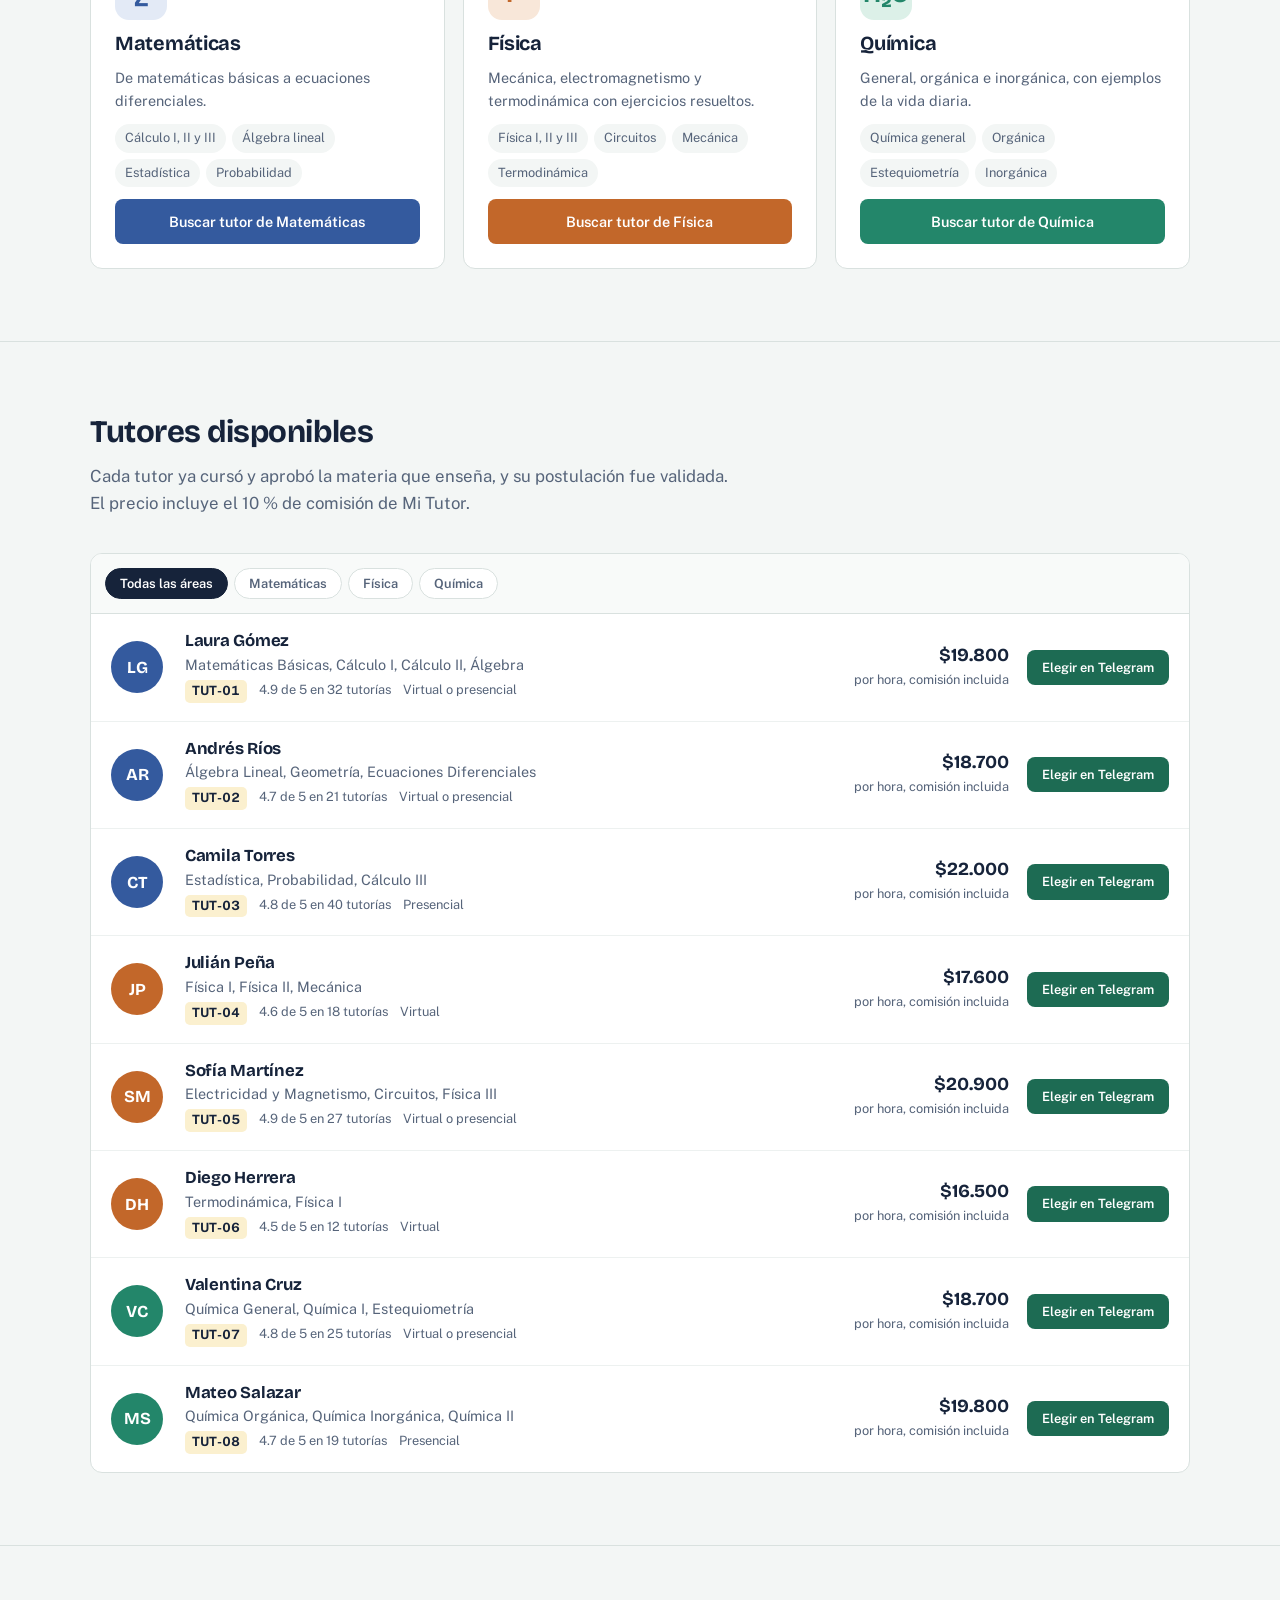
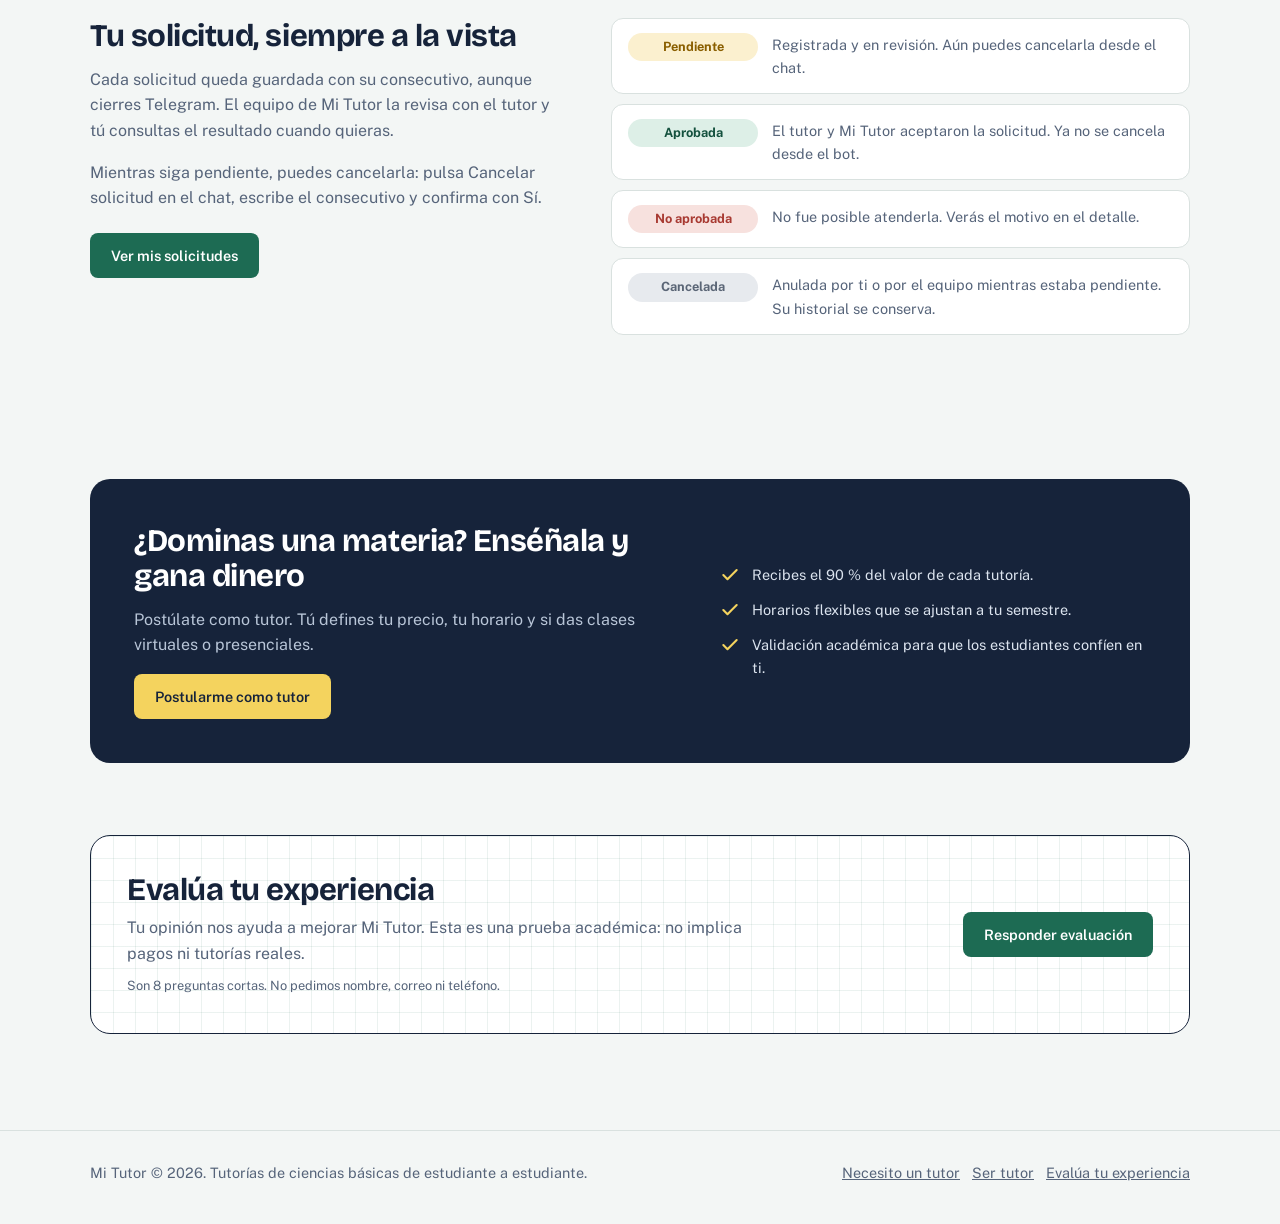
==== commit 9ac13aa0: "Horarios con límite de horas" ====
--- a/index.html
+++ b/index.html
@@ -63,7 +63,7 @@
           <p class="burbuja estudiante">Quiero tutoría de Cálculo I con Laura</p>
           <p class="burbuja bot">¡Hola, Kevin! Laura Gómez explica derivadas paso a paso. La hora cuesta $19.800 con la comisión incluida.</p>
           <p class="burbuja estudiante">Solicitar tutoría</p>
-          <p class="burbuja bot">¿Cuántas horas quieres? Escribe un número de 1 a 10.</p>
+          <p class="burbuja bot">¿Cuántas horas quieres? Lo que dure el horario que elijas si el tutor atiende «Lun 3–6pm», puedes pedir de 1 a 3 horas ese día. El total es horas × (precio por hora del tutor + 10 %).</p>
           <p class="burbuja estudiante">2</p>
           <p class="burbuja bot recibo">Solicitud <span class="marcado">SOL-0007</span> registrada.<br>Total $39.600. Estado: pendiente de aprobación.</p>
         </div>
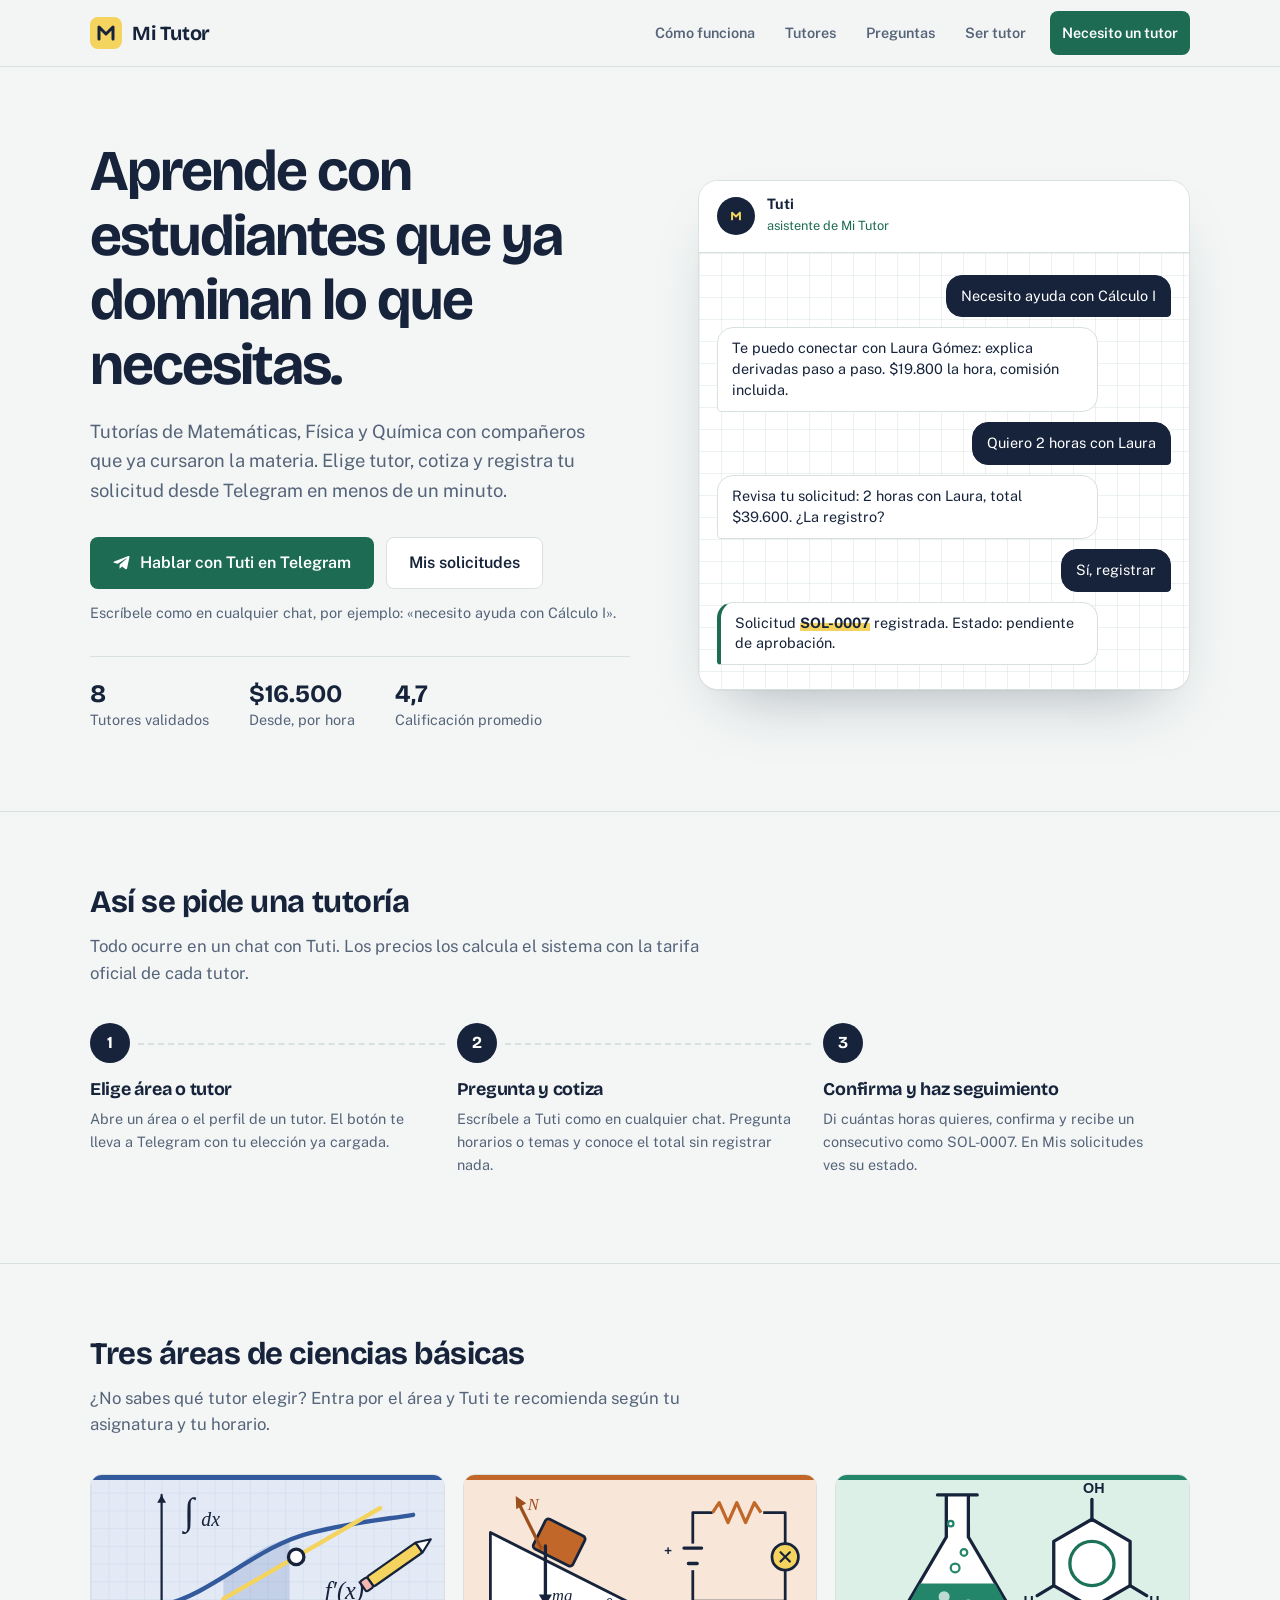
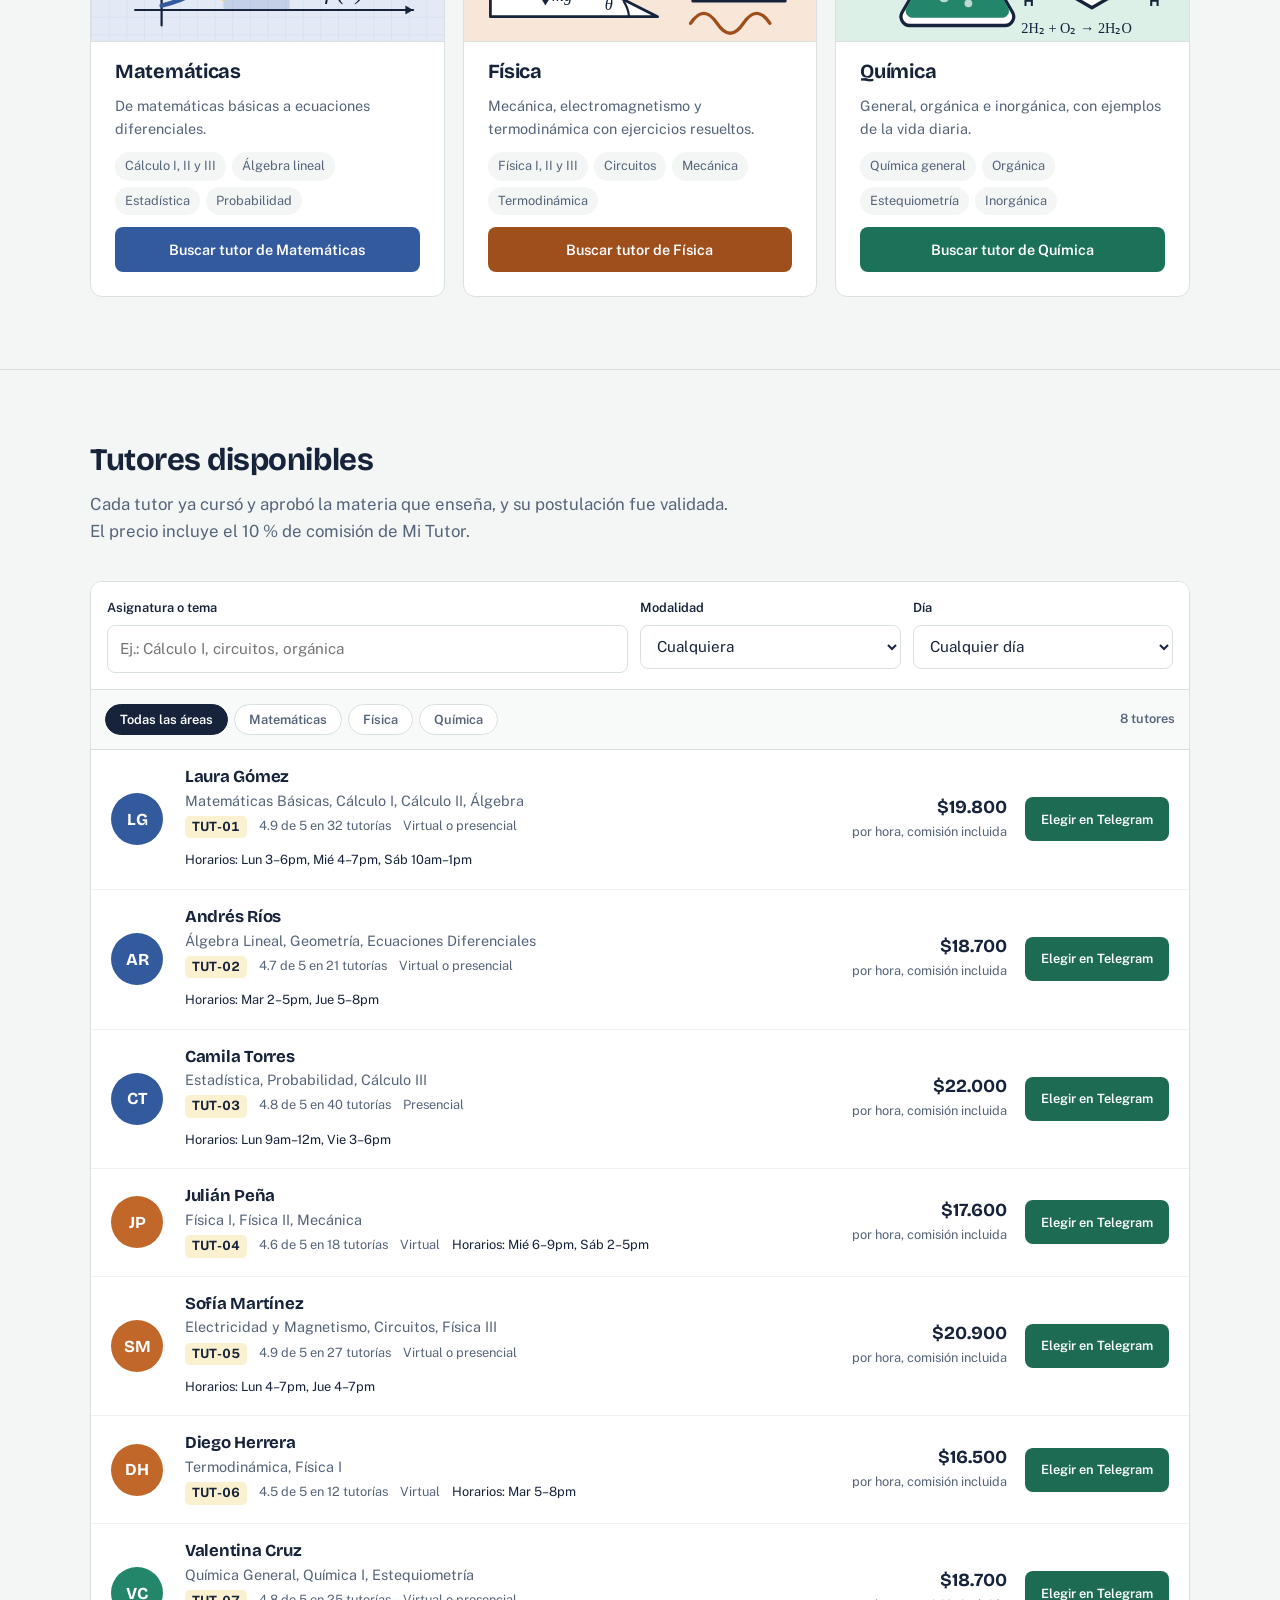
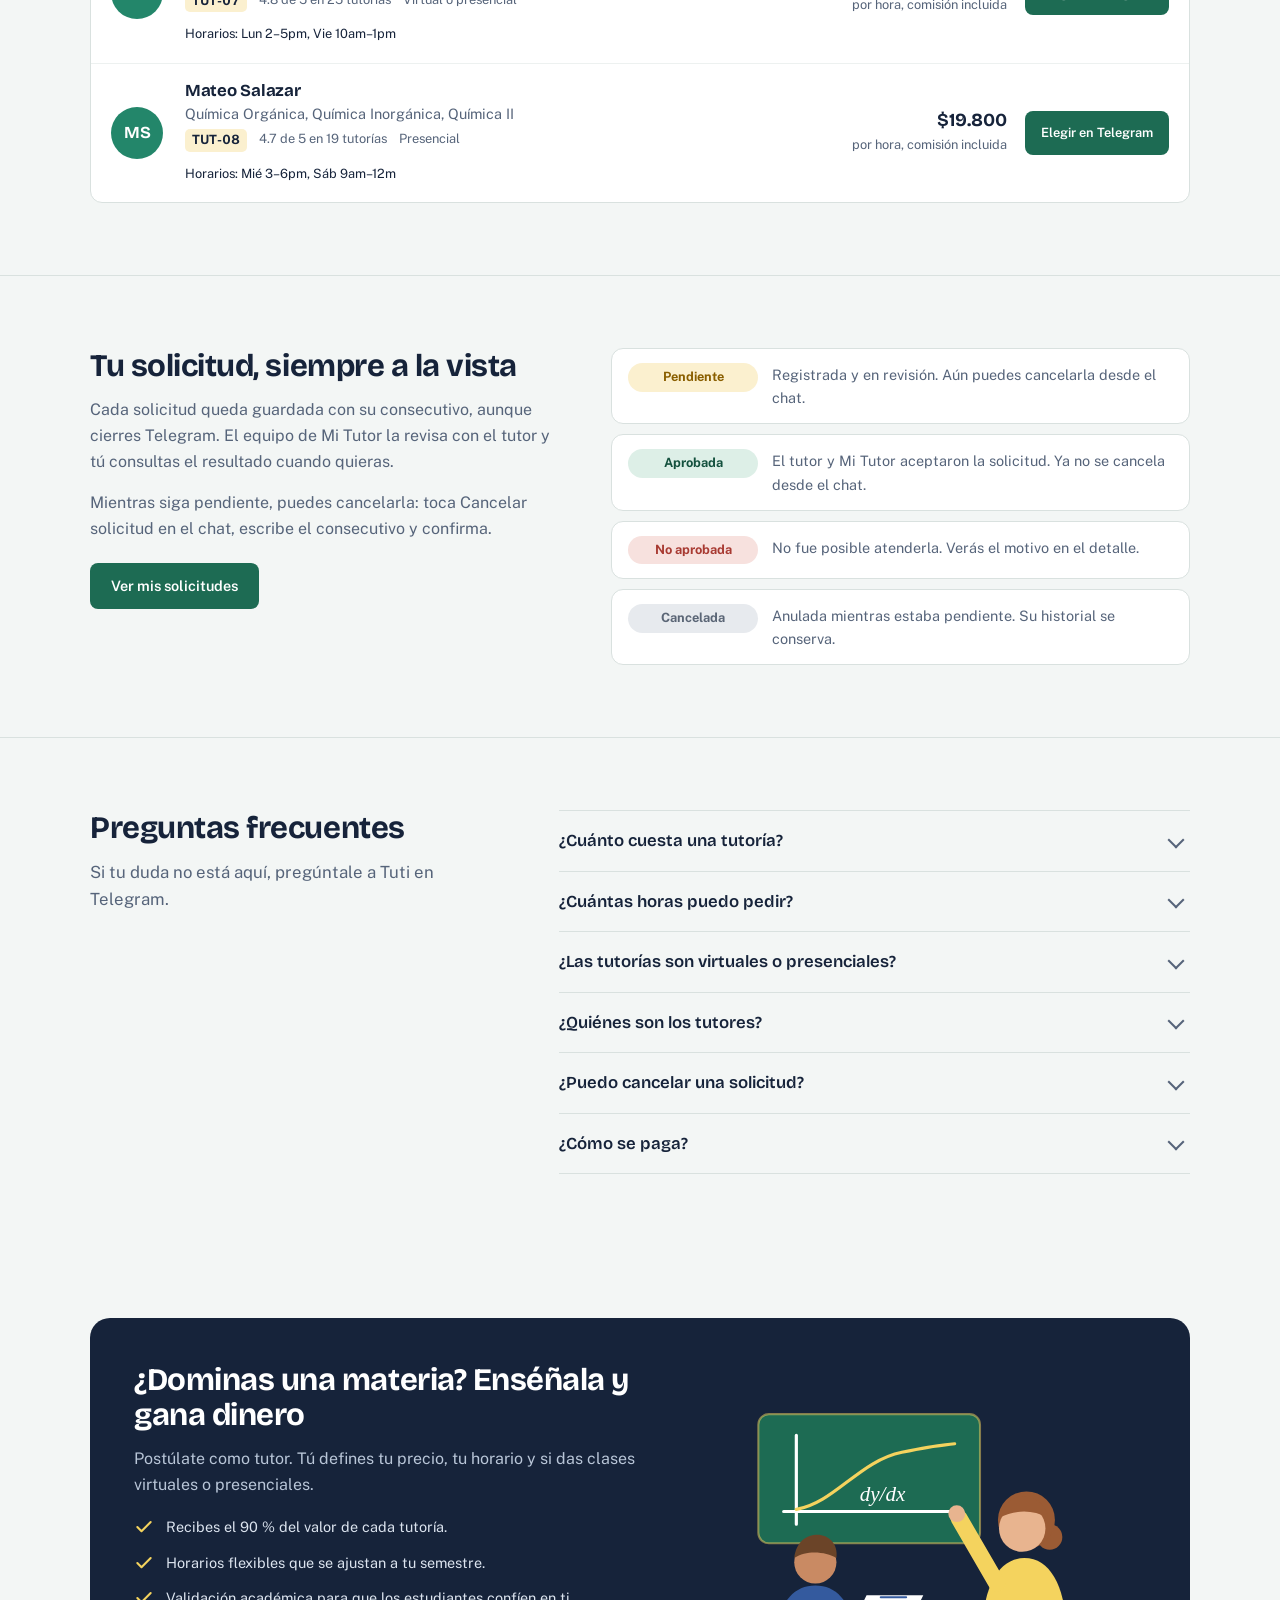
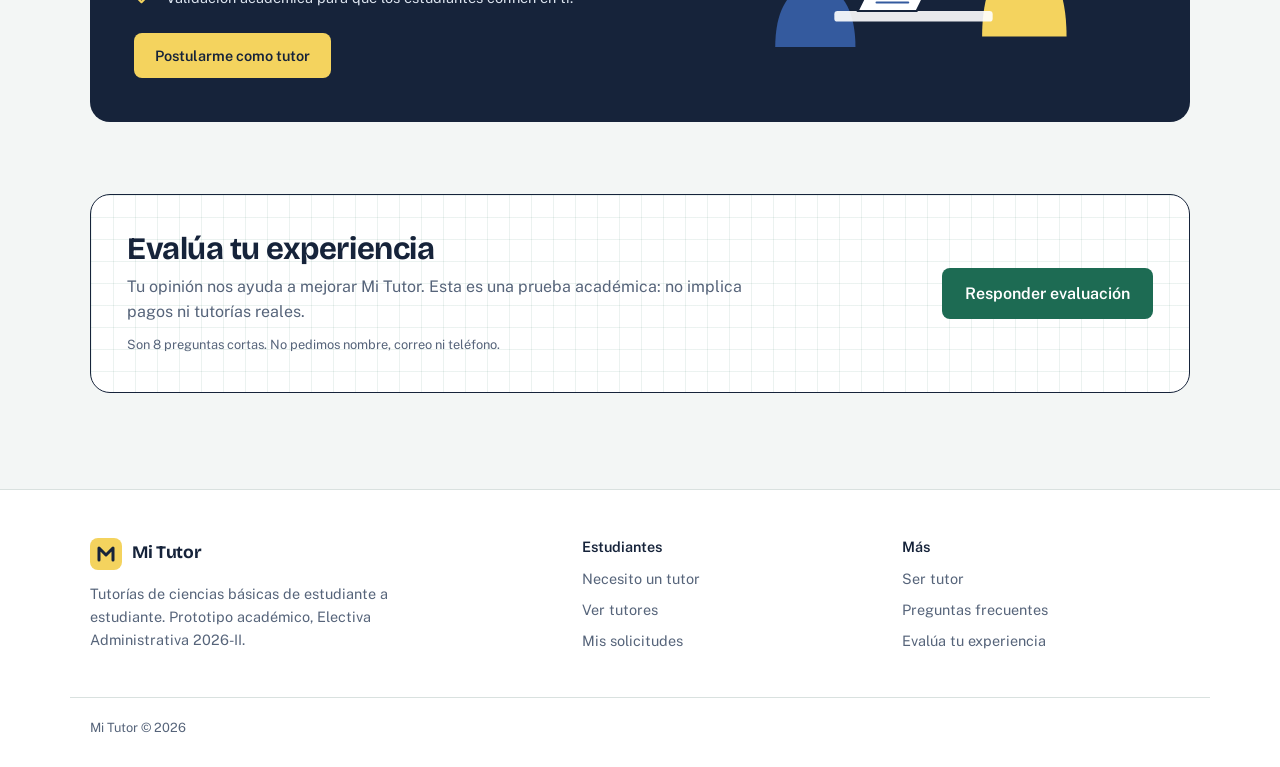
==== commit 5f53cbd8: "C3S4: buscador, ilustraciones, Volver y aviso por Telegram" ====
--- a/index.html
+++ b/index.html
@@ -3,7 +3,7 @@
 <head>
 <meta charset="UTF-8" />
 <meta name="viewport" content="width=device-width, initial-scale=1.0" />
-<title>Mi Tutor — Tutorías de estudiante a estudiante</title>
+<title>Mi Tutor — Tutorías de ciencias básicas entre estudiantes</title>
 <meta name="description" content="Tutorías de Matemáticas, Física y Química con estudiantes que ya dominan la materia. Cotiza y solicita por Telegram." />
 <link rel="icon" href="assets/img/favicon.svg" type="image/svg+xml" />
 <link rel="preconnect" href="https://fonts.googleapis.com">
@@ -12,6 +12,7 @@
 <link rel="stylesheet" href="css/styles.css" />
 </head>
 <body>
+<a class="saltar" href="#contenido">Saltar al contenido</a>
 
 <header class="encabezado">
   <div class="contenedor">
@@ -19,165 +20,217 @@
       <svg viewBox="0 0 32 32" aria-hidden="true"><rect width="32" height="32" rx="8" fill="#F4D35E"/><path d="M9 22V10l7 7 7-7v12" fill="none" stroke="#16233A" stroke-width="3" stroke-linecap="round" stroke-linejoin="round"/></svg>
       Mi Tutor
     </a>
-    <nav class="navegacion" aria-label="Principal">
+    <button type="button" class="menu-boton" aria-expanded="false" aria-controls="menu-principal">
+      <svg viewBox="0 0 24 24" aria-hidden="true"><path d="M4 7h16M4 12h16M4 17h16" stroke="currentColor" stroke-width="2" stroke-linecap="round"/></svg>
+      <span>Menú</span>
+    </button>
+    <nav class="navegacion" id="menu-principal" aria-label="Principal">
       <a href="#como-funciona">Cómo funciona</a>
       <a href="#tutores">Tutores</a>
+      <a href="#preguntas">Preguntas</a>
       <a href="tutor.html">Ser tutor</a>
       <a class="boton boton-sm" href="estudiante.html">Necesito un tutor</a>
     </nav>
   </div>
 </header>
 
-<main>
-  <!-- HERO: la conversación real con Tuti -->
-  <section class="hero">
+<main id="contenido" tabindex="-1">
+  <!-- HERO -->
+  <section class="hero" aria-labelledby="titulo-hero">
     <div class="contenedor hero-rejilla">
       <div>
-        <h1>Aprende con estudiantes que ya dominan lo que necesitas.</h1>
-        <p class="entrada">Tutorías de Matemáticas, Física y Química con compañeros que ya cursaron la materia. Eliges tutor, cotizas y registras tu solicitud desde Telegram en menos de un minuto.</p>
+        <h1 id="titulo-hero">Aprende con estudiantes que ya dominan lo que necesitas.</h1>
+        <p class="entrada">Tutorías de Matemáticas, Física y Química con compañeros que ya cursaron la materia. Elige tutor, cotiza y registra tu solicitud desde Telegram en menos de un minuto.</p>
 
         <div class="hero-acciones">
-          <!-- Botón general del asistente: /start inicio -->
-          <a class="boton" data-telegram="inicio" href="https://t.me/MiTutorKevin_bot_bot?start=inicio">
+          <a class="boton boton-grande" data-telegram="inicio" href="#">
             <svg viewBox="0 0 24 24" fill="currentColor" aria-hidden="true"><path d="M21.9 4.3 18.7 19.4c-.2 1-.9 1.3-1.8.8l-4.9-3.6-2.4 2.3c-.3.3-.5.5-1 .5l.3-5 9.1-8.2c.4-.4-.1-.6-.6-.2L6.2 13 1.4 11.5c-1-.3-1-1 .2-1.5l18.9-7.3c.9-.3 1.6.2 1.4 1.6Z"/></svg>
             Hablar con Tuti en Telegram
           </a>
-          <!-- NUEVO SEMANA 03: Mis solicitudes debajo del asistente (/start mis_pedidos) -->
-          <a class="boton boton-suave" data-telegram="mis_pedidos" href="https://t.me/MiTutorKevin_bot_bot?start=mis_pedidos">Mis solicitudes</a>
-          <small>Consulta el estado de tus solicitudes o cancela una pendiente.</small>
-        </div>
-
-        <div class="hero-datos">
-          <div><strong>8</strong>tutores validados</div>
-          <div><strong>$16.500</strong>la hora más económica</div>
-          <div><strong>4,7</strong>calificación promedio</div>
-        </div>
-      </div>
-
-      <div class="cuaderno cuadriculado" aria-label="Ejemplo de conversación con Tuti en Telegram">
-        <div class="cuaderno-cabecera">
-          <div class="avatar-bot"><svg width="20" height="20" viewBox="0 0 32 32" aria-hidden="true"><path d="M9 22V10l7 7 7-7v12" fill="none" stroke="#F4D35E" stroke-width="3.5" stroke-linecap="round" stroke-linejoin="round"/></svg></div>
-          <div><strong>Tuti, asistente de Mi Tutor</strong><span>en línea</span></div>
-        </div>
-        <div class="chat">
-          <p class="burbuja estudiante">Quiero tutoría de Cálculo I con Laura</p>
-          <p class="burbuja bot">¡Hola, Kevin! Laura Gómez explica derivadas paso a paso. La hora cuesta $19.800 con la comisión incluida.</p>
-          <p class="burbuja estudiante">Solicitar tutoría</p>
-          <p class="burbuja bot">¿Cuántas horas quieres? Lo que dure el horario que elijas si el tutor atiende «Lun 3–6pm», puedes pedir de 1 a 3 horas ese día. El total es horas × (precio por hora del tutor + 10 %).</p>
-          <p class="burbuja estudiante">2</p>
-          <p class="burbuja bot recibo">Solicitud <span class="marcado">SOL-0007</span> registrada.<br>Total $39.600. Estado: pendiente de aprobación.</p>
-        </div>
-        <div class="teclado-falso" aria-hidden="true"><span>Mis solicitudes</span><span>Cancelar solicitud</span></div>
-      </div>
-    </div>
-  </section>
-
-  <!-- CÓMO FUNCIONA: secuencia real del recorrido -->
-  <section class="seccion-pagina borde" id="como-funciona">
+          <!-- Mis solicitudes debajo del asistente (/start mis_pedidos) -->
+          <a class="boton boton-suave boton-grande" data-telegram="mis_pedidos" href="#">Mis solicitudes</a>
+        </div>
+        <p class="ayuda-hero">Escríbele como en cualquier chat, por ejemplo: «necesito ayuda con Cálculo I».<span class="visualmente-oculto"> Los enlaces abren Telegram en una pestaña nueva.</span></p>
+
+        <dl class="hero-datos">
+          <div><dt>Tutores validados</dt><dd>8</dd></div>
+          <div><dt>Desde, por hora</dt><dd>$16.500</dd></div>
+          <div><dt>Calificación promedio</dt><dd>4,7</dd></div>
+        </dl>
+      </div>
+
+      <figure class="ventana-chat" aria-label="Ejemplo de conversación con Tuti en Telegram">
+        <div class="ventana-barra">
+          <div class="avatar-bot" aria-hidden="true"><svg width="18" height="18" viewBox="0 0 32 32"><path d="M9 22V10l7 7 7-7v12" fill="none" stroke="#F4D35E" stroke-width="3.5" stroke-linecap="round" stroke-linejoin="round"/></svg></div>
+          <div><strong>Tuti</strong><span>asistente de Mi Tutor</span></div>
+        </div>
+        <div class="chat cuadriculado">
+          <p class="burbuja estudiante">Necesito ayuda con Cálculo I</p>
+          <p class="burbuja bot">Te puedo conectar con Laura Gómez: explica derivadas paso a paso. $19.800 la hora, comisión incluida.</p>
+          <p class="burbuja estudiante">Quiero 2 horas con Laura</p>
+          <p class="burbuja bot">Revisa tu solicitud: 2 horas con Laura, total $39.600. ¿La registro?</p>
+          <p class="burbuja estudiante">Sí, registrar</p>
+          <p class="burbuja bot recibo">Solicitud <span class="marcado">SOL-0007</span> registrada. Estado: pendiente de aprobación.</p>
+        </div>
+        <figcaption class="visualmente-oculto">Conversación de ejemplo: el estudiante pide 2 horas de Cálculo I con Laura Gómez y recibe el consecutivo SOL-0007.</figcaption>
+      </figure>
+    </div>
+  </section>
+
+  <!-- CÓMO FUNCIONA -->
+  <section class="seccion-pagina borde" id="como-funciona" aria-labelledby="titulo-pasos">
     <div class="contenedor">
       <div class="cabeza-seccion">
-        <h2>Así se pide una tutoría</h2>
+        <h2 id="titulo-pasos">Así se pide una tutoría</h2>
         <p>Todo ocurre en un chat con Tuti. Los precios los calcula el sistema con la tarifa oficial de cada tutor.</p>
       </div>
       <ol class="pasos">
-        <li><h3>Elige área o tutor</h3><p>Abre un área o el perfil de un tutor en esta página. El botón te lleva a Telegram con tu elección ya cargada.</p></li>
-        <li><h3>Cotiza y pregunta</h3><p>Pregúntale a Tuti por horarios o temas. Con Cotizar ves el total sin registrar nada.</p></li>
-        <li><h3>Solicita y haz seguimiento</h3><p>Indica las horas y recibe un consecutivo como SOL-0007. En Mis solicitudes ves si fue aprobada.</p></li>
+        <li><h3>Elige área o tutor</h3><p>Abre un área o el perfil de un tutor. El botón te lleva a Telegram con tu elección ya cargada.</p></li>
+        <li><h3>Pregunta y cotiza</h3><p>Escríbele a Tuti como en cualquier chat. Pregunta horarios o temas y conoce el total sin registrar nada.</p></li>
+        <li><h3>Confirma y haz seguimiento</h3><p>Di cuántas horas quieres, confirma y recibe un consecutivo como SOL-0007. En Mis solicitudes ves su estado.</p></li>
       </ol>
     </div>
   </section>
 
   <!-- ÁREAS -->
-  <section class="seccion-pagina borde" id="areas">
+  <section class="seccion-pagina borde" id="areas" aria-labelledby="titulo-areas">
     <div class="contenedor">
       <div class="cabeza-seccion">
-        <h2>Tres áreas de ciencias básicas</h2>
+        <h2 id="titulo-areas">Tres áreas de ciencias básicas</h2>
         <p>¿No sabes qué tutor elegir? Entra por el área y Tuti te recomienda según tu asignatura y tu horario.</p>
       </div>
       <div class="areas">
         <article class="area">
-          <div class="area-simbolo" aria-hidden="true">∑</div>
+          <img class="area-ilustracion" src="assets/img/area-matematicas.svg" alt="" width="320" height="150" loading="lazy">
           <h3>Matemáticas</h3>
           <p>De matemáticas básicas a ecuaciones diferenciales.</p>
-          <ul><li>Cálculo I, II y III</li><li>Álgebra lineal</li><li>Estadística</li><li>Probabilidad</li></ul>
-          <a class="boton" data-telegram="TUT-MAT" href="https://t.me/MiTutorKevin_bot_bot?start=TUT-MAT">Buscar tutor de Matemáticas</a>
+          <ul aria-label="Asignaturas de Matemáticas"><li>Cálculo I, II y III</li><li>Álgebra lineal</li><li>Estadística</li><li>Probabilidad</li></ul>
+          <a class="boton" data-telegram="TUT-MAT" href="#">Buscar tutor de Matemáticas</a>
         </article>
         <article class="area fisica">
-          <div class="area-simbolo" aria-hidden="true">F</div>
+          <img class="area-ilustracion" src="assets/img/area-fisica.svg" alt="" width="320" height="150" loading="lazy">
           <h3>Física</h3>
           <p>Mecánica, electromagnetismo y termodinámica con ejercicios resueltos.</p>
-          <ul><li>Física I, II y III</li><li>Circuitos</li><li>Mecánica</li><li>Termodinámica</li></ul>
-          <a class="boton" data-telegram="TUT-FIS" href="https://t.me/MiTutorKevin_bot_bot?start=TUT-FIS">Buscar tutor de Física</a>
+          <ul aria-label="Asignaturas de Física"><li>Física I, II y III</li><li>Circuitos</li><li>Mecánica</li><li>Termodinámica</li></ul>
+          <a class="boton" data-telegram="TUT-FIS" href="#">Buscar tutor de Física</a>
         </article>
         <article class="area quimica">
-          <div class="area-simbolo" aria-hidden="true">H₂O</div>
+          <img class="area-ilustracion" src="assets/img/area-quimica.svg" alt="" width="320" height="150" loading="lazy">
           <h3>Química</h3>
           <p>General, orgánica e inorgánica, con ejemplos de la vida diaria.</p>
-          <ul><li>Química general</li><li>Orgánica</li><li>Estequiometría</li><li>Inorgánica</li></ul>
-          <a class="boton" data-telegram="TUT-QUI" href="https://t.me/MiTutorKevin_bot_bot?start=TUT-QUI">Buscar tutor de Química</a>
+          <ul aria-label="Asignaturas de Química"><li>Química general</li><li>Orgánica</li><li>Estequiometría</li><li>Inorgánica</li></ul>
+          <a class="boton" data-telegram="TUT-QUI" href="#">Buscar tutor de Química</a>
         </article>
       </div>
     </div>
   </section>
 
   <!-- CATÁLOGO DE TUTORES (códigos TUT-XX iguales a tutores.py) -->
-  <section class="seccion-pagina borde" id="tutores">
+  <section class="seccion-pagina borde" id="tutores" aria-labelledby="titulo-tutores">
     <div class="contenedor">
       <div class="cabeza-seccion">
-        <h2>Tutores disponibles</h2>
+        <h2 id="titulo-tutores">Tutores disponibles</h2>
         <p>Cada tutor ya cursó y aprobó la materia que enseña, y su postulación fue validada. El precio incluye el 10 % de comisión de Mi Tutor.</p>
       </div>
       <div class="directorio">
-        <div class="filtro-areas" role="group" aria-label="Filtrar por área">
+        <!-- MEJORA PROPIA C3S4: buscador de tutores por asignatura, modalidad y día -->
+        <form class="buscador" id="buscador-tutores" role="search" aria-label="Buscar tutores" onsubmit="return false">
+          <div class="buscador-campo buscador-texto">
+            <label for="buscar-materia">Asignatura o tema</label>
+            <input id="buscar-materia" type="search" list="lista-materias" placeholder="Ej.: Cálculo I, circuitos, orgánica" autocomplete="off">
+            <datalist id="lista-materias"></datalist>
+          </div>
+          <div class="buscador-campo">
+            <label for="buscar-modalidad">Modalidad</label>
+            <select id="buscar-modalidad">
+              <option value="">Cualquiera</option>
+              <option value="virtual">Virtual</option>
+              <option value="presencial">Presencial</option>
+            </select>
+          </div>
+          <div class="buscador-campo">
+            <label for="buscar-dia">Día</label>
+            <select id="buscar-dia">
+              <option value="">Cualquier día</option>
+              <option value="lun">Lunes</option><option value="mar">Martes</option><option value="mie">Miércoles</option>
+              <option value="jue">Jueves</option><option value="vie">Viernes</option><option value="sab">Sábado</option>
+            </select>
+          </div>
+        </form>
+        <div class="filtro-areas" role="group" aria-label="Filtrar tutores por área">
           <button type="button" data-filtro="todas" aria-pressed="true">Todas las áreas</button>
           <button type="button" data-filtro="matematicas" aria-pressed="false">Matemáticas</button>
           <button type="button" data-filtro="fisica" aria-pressed="false">Física</button>
           <button type="button" data-filtro="quimica" aria-pressed="false">Química</button>
+          <span class="conteo" id="conteo-tutores" aria-live="polite"></span>
         </div>
         <div id="lista-directorio"></div>
-      </div>
-    </div>
-  </section>
-
-  <!-- SEGUIMIENTO: estados del proceso (Guía 04) -->
-  <section class="seccion-pagina borde" id="seguimiento">
+        <div class="sin-resultados" id="sin-resultados" hidden>
+          <p><strong>Ningún tutor coincide con esa búsqueda.</strong> Prueba otro día u otra modalidad, o escribe la asignatura con otras palabras.</p>
+          <button type="button" class="boton boton-suave boton-sm" id="limpiar-busqueda">Limpiar búsqueda</button>
+        </div>
+      </div>
+    </div>
+  </section>
+
+  <!-- SEGUIMIENTO -->
+  <section class="seccion-pagina borde" id="seguimiento" aria-labelledby="titulo-seguimiento">
     <div class="contenedor seguimiento">
       <div>
-        <h2>Tu solicitud, siempre a la vista</h2>
+        <h2 id="titulo-seguimiento">Tu solicitud, siempre a la vista</h2>
         <p>Cada solicitud queda guardada con su consecutivo, aunque cierres Telegram. El equipo de Mi Tutor la revisa con el tutor y tú consultas el resultado cuando quieras.</p>
-        <p>Mientras siga pendiente, puedes cancelarla: pulsa Cancelar solicitud en el chat, escribe el consecutivo y confirma con Sí.</p>
+        <p>Mientras siga pendiente, puedes cancelarla: toca Cancelar solicitud en el chat, escribe el consecutivo y confirma.</p>
         <div class="acciones-seguimiento">
-          <a class="boton" data-telegram="mis_pedidos" href="https://t.me/MiTutorKevin_bot_bot?start=mis_pedidos">Ver mis solicitudes</a>
-        </div>
-      </div>
-      <ul class="estados">
+          <a class="boton" data-telegram="mis_pedidos" href="#">Ver mis solicitudes</a>
+        </div>
+      </div>
+      <ul class="estados" aria-label="Estados de una solicitud">
         <li><span class="pastilla pendiente">Pendiente</span>Registrada y en revisión. Aún puedes cancelarla desde el chat.</li>
-        <li><span class="pastilla aprobado">Aprobada</span>El tutor y Mi Tutor aceptaron la solicitud. Ya no se cancela desde el bot.</li>
+        <li><span class="pastilla aprobado">Aprobada</span>El tutor y Mi Tutor aceptaron la solicitud. Ya no se cancela desde el chat.</li>
         <li><span class="pastilla no-aprobado">No aprobada</span>No fue posible atenderla. Verás el motivo en el detalle.</li>
-        <li><span class="pastilla cancelado">Cancelada</span>Anulada por ti o por el equipo mientras estaba pendiente. Su historial se conserva.</li>
+        <li><span class="pastilla cancelado">Cancelada</span>Anulada mientras estaba pendiente. Su historial se conserva.</li>
       </ul>
     </div>
   </section>
 
+  <!-- PREGUNTAS FRECUENTES (mismo contenido que conoce Tuti) -->
+  <section class="seccion-pagina borde" id="preguntas" aria-labelledby="titulo-preguntas">
+    <div class="contenedor preguntas">
+      <div class="cabeza-seccion">
+        <h2 id="titulo-preguntas">Preguntas frecuentes</h2>
+        <p>Si tu duda no está aquí, pregúntale a Tuti en Telegram.</p>
+      </div>
+      <div class="acordeon">
+        <details><summary>¿Cuánto cuesta una tutoría?</summary><p>Cada tutor define su precio por hora, entre $15.000 y $20.000. A ese valor se suma la comisión del 10 % de Mi Tutor. Por ejemplo, 1 hora con un tutor de $18.000 cuesta $19.800.</p></details>
+        <details><summary>¿Cuántas horas puedo pedir?</summary><p>Horas enteras, hasta lo que dure el horario que elijas: si el tutor atiende «Lun 3–6pm», puedes pedir de 1 a 3 horas ese día. El total es horas × (precio por hora del tutor + 10 %).</p></details>
+        <details><summary>¿Las tutorías son virtuales o presenciales?</summary><p>Depende del tutor: algunos solo dan clases virtuales, otros solo presenciales y otros ambas. La modalidad aparece en cada perfil.</p></details>
+        <details><summary>¿Quiénes son los tutores?</summary><p>Estudiantes universitarios que ya cursaron y dominan la materia. Su postulación se valida antes de aparecer en Mi Tutor.</p></details>
+        <details><summary>¿Puedo cancelar una solicitud?</summary><p>Sí, mientras esté pendiente. En el chat toca Cancelar solicitud, escribe el consecutivo (por ejemplo SOL-0007) y confirma con Sí.</p></details>
+        <details><summary>¿Cómo se paga?</summary><p>Mi Tutor es un prototipo académico y por ahora no procesa pagos en línea. La solicitud registra la tutoría y su valor para que el equipo la revise.</p></details>
+      </div>
+    </div>
+  </section>
+
   <!-- SER TUTOR -->
-  <section class="seccion-pagina">
+  <section class="seccion-pagina" aria-labelledby="titulo-ser-tutor">
     <div class="contenedor">
       <div class="banda-tutor">
         <div>
-          <h2>¿Dominas una materia? Enséñala y gana dinero</h2>
+          <h2 id="titulo-ser-tutor">¿Dominas una materia? Enséñala y gana dinero</h2>
           <p>Postúlate como tutor. Tú defines tu precio, tu horario y si das clases virtuales o presenciales.</p>
+          <ul>
+            <li><svg viewBox="0 0 24 24" fill="none" stroke="#F4D35E" stroke-width="2.5" stroke-linecap="round" stroke-linejoin="round" aria-hidden="true"><path d="M20 6 9 17l-5-5"/></svg>Recibes el 90 % del valor de cada tutoría.</li>
+            <li><svg viewBox="0 0 24 24" fill="none" stroke="#F4D35E" stroke-width="2.5" stroke-linecap="round" stroke-linejoin="round" aria-hidden="true"><path d="M20 6 9 17l-5-5"/></svg>Horarios flexibles que se ajustan a tu semestre.</li>
+            <li><svg viewBox="0 0 24 24" fill="none" stroke="#F4D35E" stroke-width="2.5" stroke-linecap="round" stroke-linejoin="round" aria-hidden="true"><path d="M20 6 9 17l-5-5"/></svg>Validación académica para que los estudiantes confíen en ti.</li>
+          </ul>
           <a class="boton boton-claro" href="tutor.html">Postularme como tutor</a>
         </div>
-        <ul>
-          <li><svg viewBox="0 0 24 24" fill="none" stroke="#F4D35E" stroke-width="2.5" stroke-linecap="round" stroke-linejoin="round" aria-hidden="true"><path d="M20 6 9 17l-5-5"/></svg>Recibes el 90 % del valor de cada tutoría.</li>
-          <li><svg viewBox="0 0 24 24" fill="none" stroke="#F4D35E" stroke-width="2.5" stroke-linecap="round" stroke-linejoin="round" aria-hidden="true"><path d="M20 6 9 17l-5-5"/></svg>Horarios flexibles que se ajustan a tu semestre.</li>
-          <li><svg viewBox="0 0 24 24" fill="none" stroke="#F4D35E" stroke-width="2.5" stroke-linecap="round" stroke-linejoin="round" aria-hidden="true"><path d="M20 6 9 17l-5-5"/></svg>Validación académica para que los estudiantes confíen en ti.</li>
-        </ul>
-      </div>
-    </div>
-  </section>
-
-  <!-- NUEVO CORTE 03: evaluación del usuario -->
+        <img class="banda-ilustracion" src="assets/img/ser-tutor.svg" alt="Una tutora explica una derivada en el tablero a un estudiante" width="360" height="240" loading="lazy">
+      </div>
+    </div>
+  </section>
+
+  <!-- CORTE 03: evaluación del usuario -->
   <section class="seccion-pagina" style="padding-top:0">
     <div class="contenedor">
       <section id="evaluanos" class="evaluacion-mvp cuadriculado" aria-labelledby="titulo-evaluacion">
@@ -186,36 +239,107 @@
           <p>Tu opinión nos ayuda a mejorar Mi Tutor. Esta es una prueba académica: no implica pagos ni tutorías reales.</p>
           <p class="nota">Son 8 preguntas cortas. No pedimos nombre, correo ni teléfono.</p>
         </div>
-        <!-- ADAPTAR A SU MVP: sustituya https://docs.google.com/forms/d/e/1FAIpQLSffaPs3clTbqdqUvY3jMdMLyRy0T6xYu6D17mGsudJDkME16Q/viewform por el enlace real de Google Forms -->
-        <a class="boton" href="https://docs.google.com/forms/d/e/1FAIpQLSffaPs3clTbqdqUvY3jMdMLyRy0T6xYu6D17mGsudJDkME16Q/viewform" target="_blank" rel="noopener noreferrer">Responder evaluación</a>
+        <!-- El enlace se configura en js/app.js (MT_FORMULARIO) -->
+        <a class="boton boton-grande" data-formulario href="URL_FORMULARIO" target="_blank" rel="noopener noreferrer">Responder evaluación<span class="visualmente-oculto"> (abre en una pestaña nueva)</span></a>
       </section>
     </div>
   </section>
 </main>
 
 <footer class="pie">
-  <div class="contenedor">
-    <span>Mi Tutor © <span data-anio></span>. Tutorías de ciencias básicas de estudiante a estudiante.</span>
-    <span><a href="estudiante.html">Necesito un tutor</a> &nbsp; <a href="tutor.html">Ser tutor</a> &nbsp; <a href="#evaluanos">Evalúa tu experiencia</a></span>
+  <div class="contenedor pie-rejilla">
+    <div>
+      <a href="index.html" class="logo logo-pie" aria-label="Mi Tutor, inicio">
+        <svg viewBox="0 0 32 32" aria-hidden="true"><rect width="32" height="32" rx="8" fill="#F4D35E"/><path d="M9 22V10l7 7 7-7v12" fill="none" stroke="#16233A" stroke-width="3" stroke-linecap="round" stroke-linejoin="round"/></svg>
+        Mi Tutor
+      </a>
+      <p>Tutorías de ciencias básicas de estudiante a estudiante. Prototipo académico, Electiva Administrativa 2026-II.</p>
+    </div>
+    <nav aria-label="Estudiantes">
+      <h2>Estudiantes</h2>
+      <a href="estudiante.html">Necesito un tutor</a>
+      <a href="#tutores">Ver tutores</a>
+      <a data-telegram="mis_pedidos" href="#">Mis solicitudes</a>
+    </nav>
+    <nav aria-label="Más">
+      <h2>Más</h2>
+      <a href="tutor.html">Ser tutor</a>
+      <a href="#preguntas">Preguntas frecuentes</a>
+      <a href="#evaluanos">Evalúa tu experiencia</a>
+    </nav>
   </div>
+  <div class="contenedor pie-legal">Mi Tutor © <span data-anio></span></div>
 </footer>
 
 <script src="js/app.js"></script>
 <script>
-  /* Directorio de tutores con filtro por área */
+  /* Directorio de tutores: filtro por área + buscador (mejora propia C3S4) */
   (function () {
     const lista = document.getElementById("lista-directorio");
-    MT_TUTORES.forEach((t) => lista.appendChild(mtFilaTutor(t)));
+    const conteo = document.getElementById("conteo-tutores");
+    const vacio = document.getElementById("sin-resultados");
+    const campoMateria = document.getElementById("buscar-materia");
+    const campoModalidad = document.getElementById("buscar-modalidad");
+    const campoDia = document.getElementById("buscar-dia");
+    const norm = (t) => t.toLowerCase().normalize("NFD").replace(/[\u0300-\u036f]/g, "").trim();
+    let area = "todas";
+
+    /* Filas del catálogo, con los horarios visibles para poder elegir día. */
+    MT_TUTORES.forEach((t) => {
+      const fila = mtFilaTutor(t);
+      const meta = fila.querySelector(".meta");
+      const horarios = document.createElement("span");
+      horarios.className = "horarios";
+      horarios.textContent = "Horarios: " + t.disponibilidad.join(", ");
+      meta.appendChild(horarios);
+      lista.appendChild(fila);
+    });
+
+    /* Sugerencias del campo de búsqueda: todas las asignaturas que se dictan. */
+    const materias = [...new Set(MT_TUTORES.flatMap((t) => t.asignaturas))].sort((a, b) => a.localeCompare(b, "es"));
+    document.getElementById("lista-materias").innerHTML = materias.map((m) => `<option value="${mtEscapar(m)}">`).join("");
+
+    function coincide(t) {
+      if (area !== "todas" && t.area !== area) return false;
+      const q = norm(campoMateria.value);
+      if (q) {
+        const texto = norm([t.nombre, ...t.asignaturas, MT_AREAS[t.area].label].join(" "));
+        if (!q.split(/\s+/).every((palabra) => texto.includes(palabra))) return false;
+      }
+      const mod = campoModalidad.value;
+      if (mod && t.modalidad !== mod && t.modalidad !== "ambas") return false;
+      const dia = campoDia.value;
+      if (dia && !t.disponibilidad.some((h) => norm(h).startsWith(dia))) return false;
+      return true;
+    }
+
+    function aplicar() {
+      let visibles = 0;
+      lista.querySelectorAll(".fila-tutor").forEach((fila, i) => {
+        const ok = coincide(MT_TUTORES[i]);
+        fila.hidden = !ok;
+        fila.style.display = ok ? "" : "none";  /* .fila-tutor usa display:grid */
+        if (ok) visibles++;
+      });
+      conteo.textContent = visibles === 1 ? "1 tutor" : visibles + " tutores";
+      vacio.hidden = visibles > 0;
+    }
+
     document.querySelectorAll("[data-filtro]").forEach((boton) => {
       boton.addEventListener("click", () => {
-        const filtro = boton.dataset.filtro;
+        area = boton.dataset.filtro;
         document.querySelectorAll("[data-filtro]").forEach((b) => b.setAttribute("aria-pressed", String(b === boton)));
-        lista.querySelectorAll(".fila-tutor").forEach((fila) => {
-          fila.hidden = filtro !== "todas" && fila.dataset.area !== filtro;
-        });
+        aplicar();
       });
     });
+    [campoMateria, campoModalidad, campoDia].forEach((c) => c.addEventListener("input", aplicar));
+    document.getElementById("limpiar-busqueda").addEventListener("click", () => {
+      campoMateria.value = ""; campoModalidad.value = ""; campoDia.value = ""; area = "todas";
+      document.querySelectorAll("[data-filtro]").forEach((b) => b.setAttribute("aria-pressed", String(b.dataset.filtro === "todas")));
+      aplicar(); campoMateria.focus();
+    });
+    aplicar();
   })();
 </script>
 </body>
-</html>
+</html>
--- a/css/styles.css
+++ b/css/styles.css
@@ -99,55 +99,45 @@
 .boton-suave:hover{ background:var(--hoja); border-color:var(--tinta); }
 .boton-claro{ background:var(--resaltador); color:var(--tinta); }
 .boton-claro:hover{ background:#EBC53F; }
-.boton-sm{ padding:9px 14px; font-size:var(--t-xs); }
+.boton-sm{ padding:10px 15px; font-size:var(--t-xs); min-height:40px; }
+.boton-grande{ padding:15px 22px; font-size:var(--t-md); min-height:52px; }
 .boton-bloque{ width:100%; }
 
 /* ---------- Hero ---------- */
-.hero{ padding:64px 0 72px; }
-.hero-rejilla{ display:grid; grid-template-columns:1.05fr .95fr; gap:56px; align-items:center; }
-.hero h1{ font-size:var(--t-3xl); letter-spacing:-.035em; max-width:13ch; margin-bottom:20px; }
+.hero{ padding:72px 0 80px; }
+.hero-rejilla{ display:grid; grid-template-columns:1.05fr .95fr; gap:64px; align-items:center; }
+.hero h1{ font-size:var(--t-3xl); letter-spacing:-.035em; max-width:14ch; margin-bottom:20px; }
 .hero .entrada{ font-size:1.15rem; max-width:46ch; }
-.hero-acciones{ display:flex; flex-direction:column; align-items:flex-start; gap:10px; margin:30px 0 26px; }
-.hero-acciones .boton{ min-width:270px; }
-.hero-acciones small{ color:var(--tinta-suave); font-size:var(--t-xs); }
-.hero-datos{ display:flex; gap:28px; flex-wrap:wrap; padding-top:22px; border-top:1px solid var(--linea); max-width:520px; }
-.hero-datos div{ font-size:var(--t-sm); color:var(--tinta-suave); }
-.hero-datos strong{ display:block; font-family:var(--f-titulo); font-size:var(--t-xl); color:var(--tinta); line-height:1.1; }
-
-/* Hoja de cuaderno con la conversación real del bot */
-.cuaderno{
-  position:relative; border-radius:var(--r-lg); border:1px solid var(--linea);
-  box-shadow:var(--sombra); padding:26px 22px 22px 54px;
-  transform:rotate(1.2deg);
-}
-.cuaderno::before{ /* margen rojo del cuaderno */
-  content:""; position:absolute; top:0; bottom:0; left:38px; width:1.5px; background:rgba(168,58,50,.35);
-}
-.cuaderno::after{ /* perforaciones */
-  content:""; position:absolute; left:12px; top:30px; bottom:30px; width:12px;
-  background:radial-gradient(circle at 6px 6px, var(--papel) 5px, transparent 5.5px) 0 0/12px 46px repeat-y;
-}
-.cuaderno-cabecera{ display:flex; align-items:center; gap:10px; margin-bottom:18px; }
-.cuaderno-cabecera .avatar-bot{ width:38px; height:38px; border-radius:50%; background:var(--tinta); display:grid; place-items:center; }
-.cuaderno-cabecera strong{ display:block; font-size:var(--t-sm); }
-.cuaderno-cabecera span{ font-size:var(--t-xs); color:var(--pizarra); }
-.chat{ display:flex; flex-direction:column; gap:10px; }
+.hero-acciones{ display:flex; flex-wrap:wrap; gap:12px; margin:32px 0 12px; }
+.ayuda-hero{ font-size:var(--t-sm); margin:0 0 32px; }
+.hero-datos{ display:flex; gap:40px; flex-wrap:wrap; padding-top:24px; border-top:1px solid var(--linea); max-width:540px; margin:0; }
+.hero-datos div{ display:flex; flex-direction:column-reverse; }
+.hero-datos dt{ font-size:var(--t-sm); color:var(--tinta-suave); }
+.hero-datos dd{ margin:0; font:700 var(--t-xl)/1.1 var(--f-titulo); color:var(--tinta); }
+
+/* Ventana de chat con la conversación real del bot */
+.ventana-chat{
+  margin:0; border-radius:var(--r-lg); border:1px solid var(--linea); background:var(--hoja);
+  box-shadow:0 1px 0 rgba(22,35,58,.04), 0 30px 60px -30px rgba(22,35,58,.35); overflow:hidden;
+}
+.ventana-barra{ display:flex; align-items:center; gap:12px; padding:14px 18px; border-bottom:1px solid var(--linea); background:var(--hoja); }
+.ventana-barra .avatar-bot{ width:38px; height:38px; border-radius:50%; background:var(--tinta); display:grid; place-items:center; flex:none; }
+.ventana-barra strong{ display:block; font-size:var(--t-sm); line-height:1.2; }
+.ventana-barra span{ font-size:var(--t-xs); color:var(--pizarra); }
+.chat{ display:flex; flex-direction:column; gap:10px; padding:22px 18px 24px; }
 .burbuja{
-  max-width:86%; padding:10px 13px; border-radius:14px; font-size:.88rem; line-height:1.45;
+  max-width:84%; margin:0; padding:10px 14px; border-radius:16px; font-size:.9rem; line-height:1.45;
   background:var(--hoja); border:1px solid var(--linea); color:var(--tinta);
   animation:aparecer .4s ease backwards;
 }
 .burbuja.estudiante{ align-self:flex-end; background:var(--tinta); color:#fff; border-color:var(--tinta); border-bottom-right-radius:4px; }
 .burbuja.bot{ border-bottom-left-radius:4px; }
-.burbuja code{ font-family:inherit; font-weight:700; }
 .burbuja .marcado{ background:linear-gradient(transparent 55%, var(--resaltador) 55%); font-weight:700; }
 .burbuja.recibo{ border-left:4px solid var(--pizarra); }
 .burbuja:nth-child(1){ animation-delay:.15s; } .burbuja:nth-child(2){ animation-delay:.55s; }
 .burbuja:nth-child(3){ animation-delay:.95s; } .burbuja:nth-child(4){ animation-delay:1.35s; }
 .burbuja:nth-child(5){ animation-delay:1.75s; } .burbuja:nth-child(6){ animation-delay:2.15s; }
 @keyframes aparecer{ from{ opacity:0; transform:translateY(6px); } to{ opacity:1; transform:none; } }
-.teclado-falso{ display:grid; grid-template-columns:1fr 1fr; gap:6px; margin-top:14px; }
-.teclado-falso span{ text-align:center; font-size:var(--t-xs); font-weight:600; padding:7px; border-radius:8px; background:var(--pizarra-tinte); color:var(--pizarra-osc); }
 
 /* ---------- Secciones ---------- */
 .seccion-pagina{ padding:72px 0; }
@@ -242,9 +232,16 @@
 .evaluacion-mvp a{ white-space:nowrap; }
 
 /* ---------- Pie ---------- */
-.pie{ border-top:1px solid var(--linea); padding:30px 0 40px; margin-top:24px; font-size:var(--t-sm); color:var(--tinta-suave); }
+.pie{ border-top:1px solid var(--linea); padding:48px 0 28px; margin-top:24px; font-size:var(--t-sm); color:var(--tinta-suave); background:var(--hoja); }
 .pie .contenedor{ display:flex; justify-content:space-between; gap:16px; flex-wrap:wrap; }
-.pie a{ color:var(--tinta-suave); }
+.pie-rejilla.contenedor{ display:grid; grid-template-columns:1.6fr 1fr 1fr; gap:32px; }
+.pie-rejilla p{ font-size:var(--t-sm); margin-top:12px; max-width:40ch; }
+.pie nav{ display:flex; flex-direction:column; gap:8px; }
+.pie nav h2{ font:600 var(--t-sm) var(--f-texto); color:var(--tinta); margin:0 0 4px; letter-spacing:0; }
+.pie a{ color:var(--tinta-suave); text-decoration:none; }
+.pie a:hover{ color:var(--tinta); text-decoration:underline; }
+.logo-pie.logo{ color:var(--tinta); font-size:1.1rem; }
+.pie-legal.contenedor{ border-top:1px solid var(--linea); margin-top:32px; padding-top:20px; font-size:var(--t-xs); }
 .pie button{ background:none; border:0; color:var(--tinta-suave); text-decoration:underline; cursor:pointer; font:inherit; padding:0; }
 
 /* =========================================================
@@ -378,7 +375,9 @@
 /* ---------- Responsive ---------- */
 @media (max-width: 960px){
   .hero-rejilla, .seguimiento, .banda-tutor, .perfil, .panel-rejilla{ grid-template-columns:1fr; }
-  .cuaderno{ transform:none; max-width:520px; }
+  .ventana-chat{ max-width:560px; }
+  .pie-rejilla.contenedor{ grid-template-columns:1fr 1fr; }
+  .pie-rejilla > div:first-child{ grid-column:1 / -1; }
   .cotizador{ position:static; }
   .areas, .opciones{ grid-template-columns:1fr 1fr; }
   .opciones.cuatro{ grid-template-columns:1fr 1fr; }
@@ -387,7 +386,13 @@
   .fila-tutor .boton{ grid-column:3; grid-row:1 / span 2; }
 }
 @media (max-width: 720px){
-  .navegacion a:not(.boton){ display:none; }
+  .menu-boton{ display:inline-flex; }
+  .navegacion{ display:none; position:absolute; top:66px; left:0; right:0; flex-direction:column; align-items:stretch;
+    gap:2px; padding:12px 16px 18px; background:var(--hoja); border-bottom:1px solid var(--linea); box-shadow:0 18px 30px -20px rgba(22,35,58,.35); }
+  .navegacion.abierto{ display:flex; }
+  .navegacion a, .navegacion button{ padding:12px; font-size:var(--t-md); }
+  .navegacion .boton{ margin:8px 0 0; }
+  .hero-acciones .boton{ width:100%; }
   .pasos{ grid-template-columns:1fr; gap:22px; }
   .pasos li::after{ display:none; }
   .areas, .opciones, .opciones.cuatro, .beneficios, .rejilla-2, .datos{ grid-template-columns:1fr; }
@@ -407,3 +412,64 @@
   .seccion-pagina{ padding:52px 0; }
 }
 [tabindex="-1"]:focus{ outline:none; }
+
+/* ---------- NUEVO C3S2: accesibilidad y piezas nuevas ---------- */
+/* Enlace para saltar al contenido (navegación con teclado, T05). */
+.saltar{ position:absolute; left:12px; top:-60px; z-index:100; background:var(--tinta); color:#fff;
+  padding:10px 16px; border-radius:var(--r-sm); font-weight:600; text-decoration:none; }
+.saltar:focus{ top:12px; }
+main:focus{ outline:none; }
+.encabezado .contenedor{ position:relative; }
+.menu-boton{ display:none; align-items:center; gap:8px; background:none; border:1.5px solid var(--linea);
+  border-radius:var(--r-sm); padding:8px 12px; font:600 var(--t-sm) var(--f-texto); color:var(--tinta); cursor:pointer; min-height:44px; }
+.menu-boton svg{ width:20px; height:20px; }
+.boton{ min-height:44px; }
+
+/* Íconos de las áreas */
+.area-icono{ width:52px; height:52px; border-radius:14px; background:var(--ct); color:var(--c); display:grid; place-items:center; }
+.area-icono svg{ width:28px; height:28px; fill:none; stroke:currentColor; stroke-width:1.8; stroke-linecap:round; stroke-linejoin:round; }
+
+/* Preguntas frecuentes */
+.preguntas{ display:grid; grid-template-columns:.8fr 1.2fr; gap:48px; align-items:start; }
+.acordeon{ border-top:1px solid var(--linea); }
+.acordeon details{ border-bottom:1px solid var(--linea); }
+.acordeon summary{ list-style:none; cursor:pointer; padding:18px 40px 18px 0; position:relative;
+  font:600 1.05rem/1.4 var(--f-titulo); color:var(--tinta); }
+.acordeon summary::-webkit-details-marker{ display:none; }
+.acordeon summary::after{ content:""; position:absolute; right:8px; top:50%; width:10px; height:10px; margin-top:-7px;
+  border-right:2px solid var(--tinta-suave); border-bottom:2px solid var(--tinta-suave); transform:rotate(45deg); transition:transform .2s ease; }
+.acordeon details[open] summary::after{ transform:rotate(-135deg); margin-top:-2px; }
+.acordeon details p{ margin:0 0 18px; }
+@media (max-width: 960px){ .preguntas{ grid-template-columns:1fr; gap:8px; } }
+@media (max-width: 720px){ .menu-boton{ display:inline-flex; } }
+/* Botones de área con contraste AA (≥ 4,5:1) sobre texto blanco */
+.area{ --c-boton:var(--math); }
+.area.fisica{ --c-boton:#9E4F1C; }
+.area.quimica{ --c-boton:#1C7259; }
+.area .boton, .area .boton:hover{ background:var(--c-boton); }
+.pie-legal.contenedor{ display:block; }
+
+/* ---------- MEJORA PROPIA C3S4: buscador de tutores ---------- */
+.buscador{ display:grid; grid-template-columns:minmax(0,2fr) minmax(0,1fr) minmax(0,1fr); gap:12px;
+  padding:16px; border-bottom:1px solid var(--linea); background:var(--hoja); }
+.buscador-campo{ display:flex; flex-direction:column; gap:6px; }
+.buscador-campo label{ font-size:var(--t-xs); font-weight:600; color:var(--tinta); }
+.buscador input, .buscador select{ min-height:44px; }
+.filtro-areas{ align-items:center; }
+.filtro-areas .conteo{ margin-left:auto; font-size:var(--t-xs); font-weight:600; color:var(--tinta-suave); }
+.fila-tutor .horarios{ color:var(--tinta); }
+.sin-resultados{ padding:28px 20px; text-align:center; }
+.sin-resultados p{ margin:0 auto 14px; }
+@media (max-width: 720px){
+  .buscador{ grid-template-columns:1fr 1fr; }
+  .buscador-texto{ grid-column:1 / -1; }
+  .filtro-areas .conteo{ width:100%; margin-left:0; }
+}
+
+/* ---------- C3S4: ilustraciones propias ---------- */
+.area-ilustracion{ width:calc(100% + 48px); max-width:none; height:auto; margin:-24px -24px 6px; display:block; border-bottom:1px solid var(--linea); }
+.area::before{ z-index:1; }
+.banda-tutor{ grid-template-columns:1.2fr 1fr; }
+.banda-tutor ul{ margin:18px 0 24px; }
+.banda-ilustracion{ width:100%; max-width:380px; height:auto; justify-self:center; }
+@media (max-width: 960px){ .banda-ilustracion{ max-width:320px; } }
